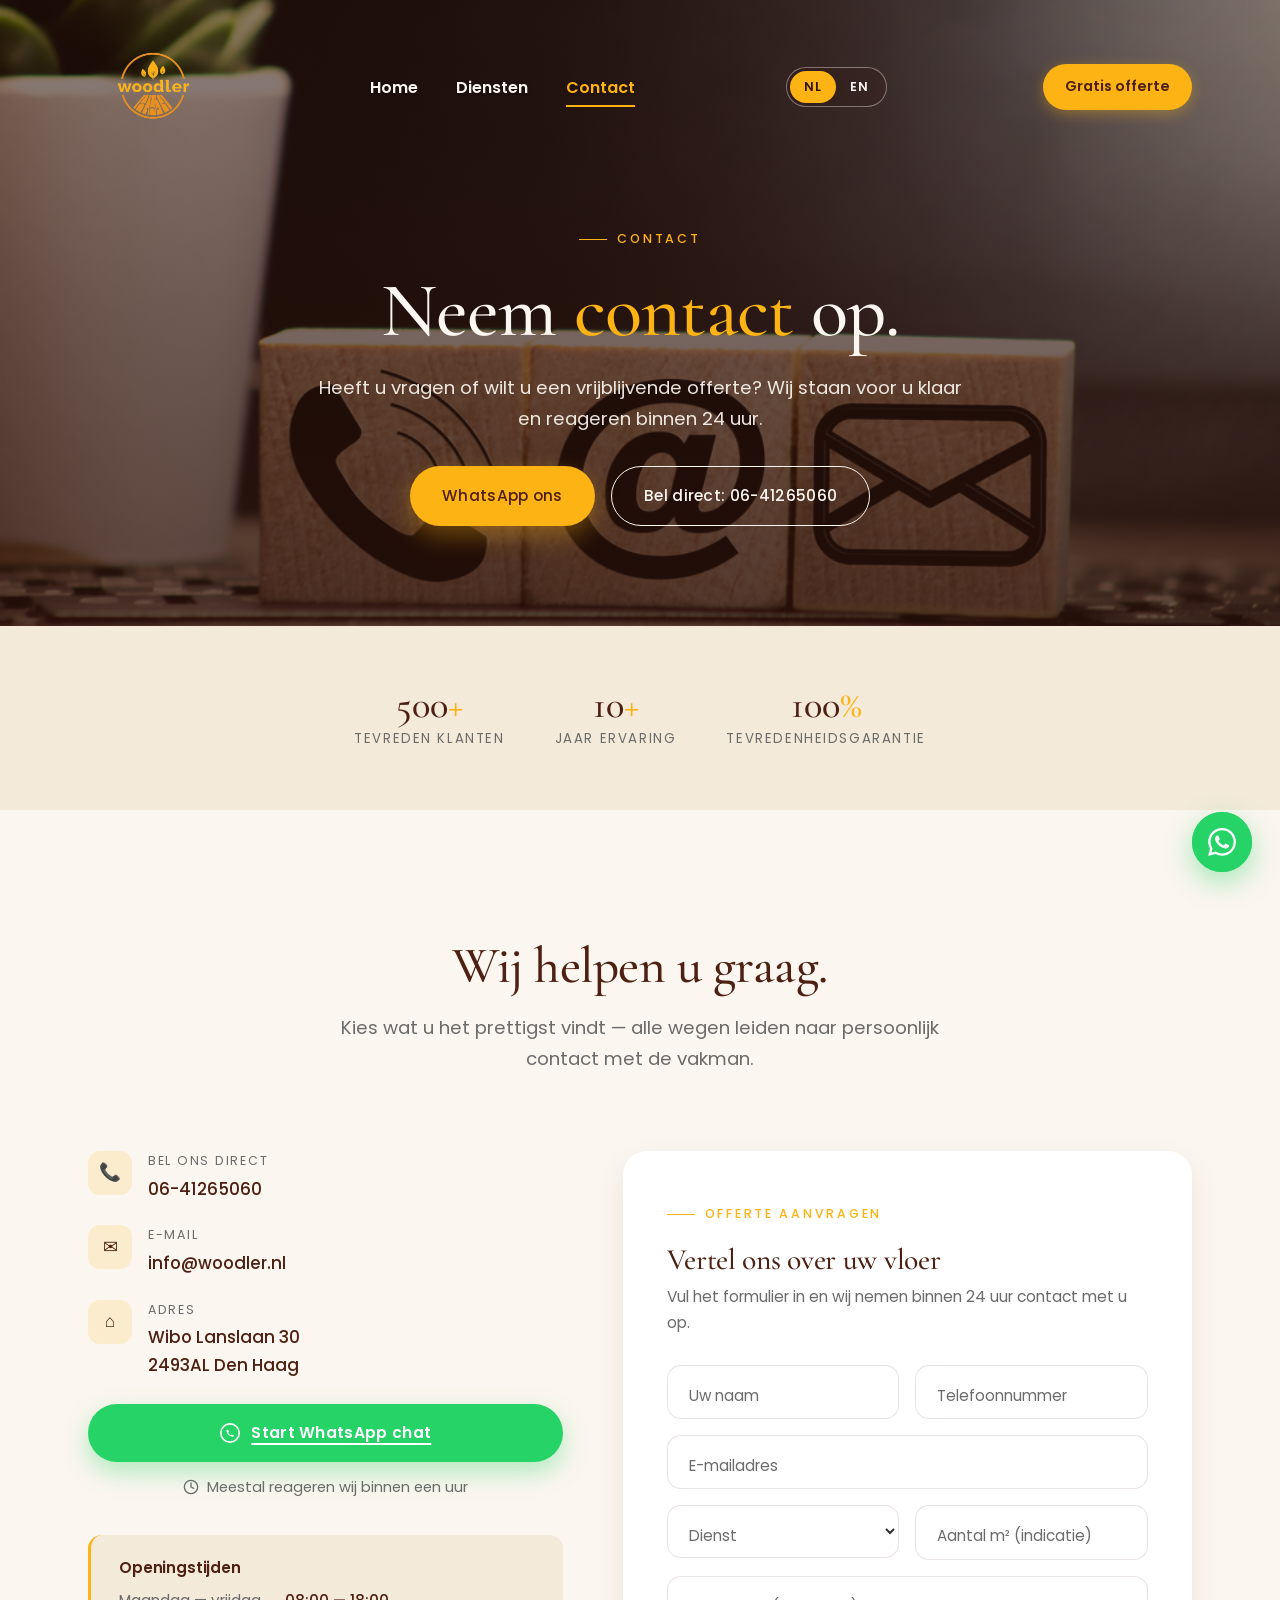
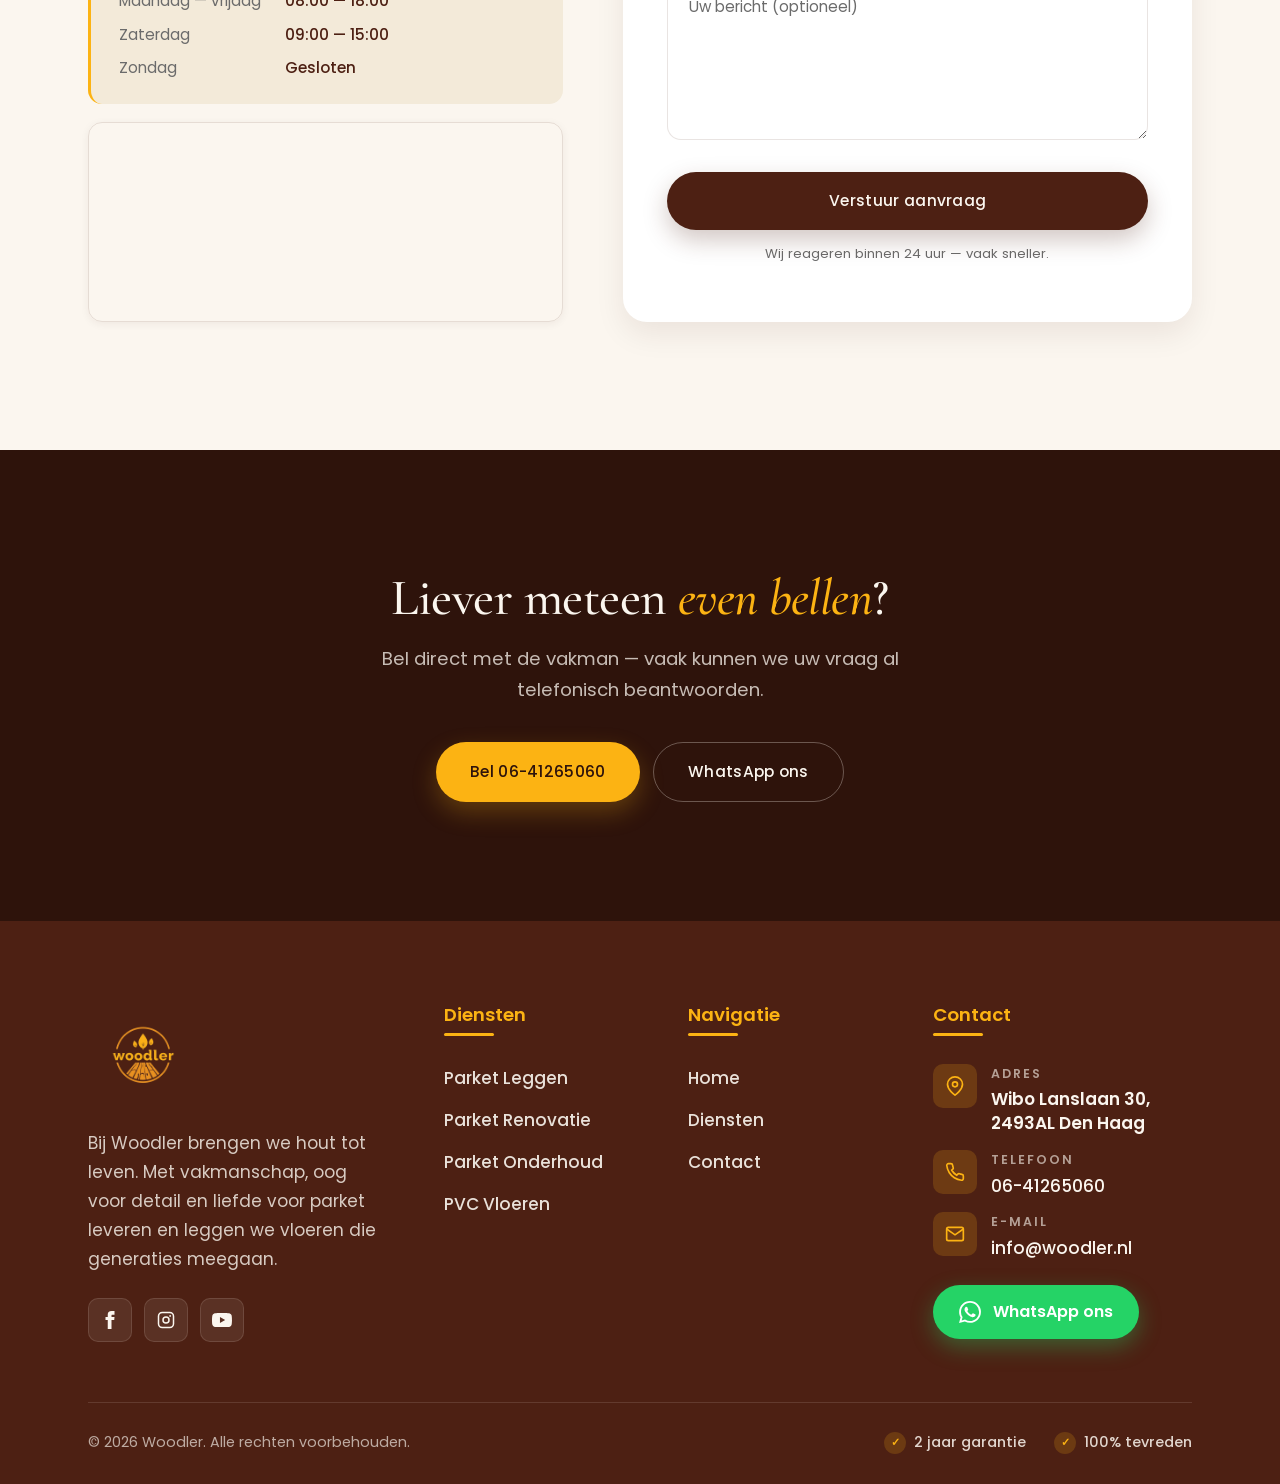
==== contact.html @ 4152b3ec "Initial commit: Woodler website with NL/EN toggle" ====
<!DOCTYPE html>
<html lang="nl">
<head>
    <meta charset="UTF-8">
    <meta name="viewport" content="width=device-width, initial-scale=1.0">
    <title data-nl="Contact — Woodler | Vloerleggers Den Haag" data-en="Contact — Woodler | Floor Specialists The Hague">Contact — Woodler | Vloerleggers Den Haag</title>
    <meta name="description" content="Neem contact op met Woodler. Bel, app of mail ons voor een gratis offerte. Reactie binnen 24 uur.">
    <link rel="icon" type="image/png" href="images/IMG_2047-removebg-preview.png">
    <link rel="preconnect" href="https://fonts.googleapis.com">
    <link rel="preconnect" href="https://fonts.gstatic.com" crossorigin>
    <link rel="stylesheet" href="https://fonts.googleapis.com/css2?family=Cormorant+Garamond:ital,wght@0,400;0,500;0,600;1,400;1,500&family=Poppins:wght@300;400;500;600;700;800&display=swap">
    <link rel="stylesheet" href="css/style.css">
</head>
<body>

<header class="site-header" id="siteHeader">
    <div class="container nav-wrap">
        <a href="index.html" class="logo">
            <img src="images/IMG_2047-removebg-preview.png" alt="Woodler" class="logo-img">
        </a>
        <nav>
            <ul class="nav-links">
                <li><a href="index.html" data-nl="Home" data-en="Home">Home</a></li>
                <li><a href="diensten.html" data-nl="Diensten" data-en="Services">Diensten</a></li>
                <li><a href="contact.html" class="active" data-nl="Contact" data-en="Contact">Contact</a></li>
            </ul>
        </nav>
        <div class="lang-toggle" id="langToggle" role="group" aria-label="Taal kiezen">
            <button type="button" class="lang-opt active" data-lang="nl">NL</button>
            <button type="button" class="lang-opt" data-lang="en">EN</button>
        </div>
        <a href="contact.html" class="nav-cta" data-nl="Gratis offerte" data-en="Free quote">Gratis offerte</a>
        <button class="nav-toggle" id="navToggle" aria-label="Menu openen">
            <svg viewBox="0 0 24 24" fill="none" stroke="currentColor" stroke-width="2">
                <line x1="3" y1="7" x2="21" y2="7"/>
                <line x1="3" y1="12" x2="21" y2="12"/>
                <line x1="3" y1="17" x2="21" y2="17"/>
            </svg>
        </button>
    </div>
</header>

<main>

<!-- ============ PAGE HERO ============ -->
<section class="page-hero">
    <img class="bg-img" src="images/shutterstock_1717931215-1.jpg" alt="">
    <div class="container reveal">
        <span class="eyebrow" data-nl="Contact" data-en="Contact">Contact</span>
        <h1 data-nl="Neem <em>contact</em> op." data-en="Get in <em>touch</em>.">Neem <em>contact</em> op.</h1>
        <p class="lead" data-nl="Heeft u vragen of wilt u een vrijblijvende offerte? Wij staan voor u klaar en reageren binnen 24 uur." data-en="Have a question or want a no-obligation quote? We're ready to help and respond within 24 hours.">Heeft u vragen of wilt u een vrijblijvende offerte? Wij staan voor u klaar en reageren binnen 24 uur.</p>
        <div class="page-hero-cta">
            <a href="https://wa.me/31641265060" class="btn btn-amber" data-nl="WhatsApp ons" data-en="Message us on WhatsApp">WhatsApp ons</a>
            <a href="tel:0641265060" class="btn btn-ghost" style="color: var(--c-cream); border-color: var(--c-cream);" data-nl="Bel direct: 06-41265060" data-en="Call now: 06-41265060">Bel direct: 06-41265060</a>
        </div>
    </div>
</section>

<!-- ============ STATS ============ -->
<section style="padding: 60px 0; background: var(--c-cream-warm);">
    <div class="container">
        <div class="hero-stats" style="justify-content: center; border: none; padding: 0;">
            <div class="reveal" style="text-align: center;">
                <div class="stat-num">500<span>+</span></div>
                <div class="stat-label" data-nl="Tevreden klanten" data-en="Satisfied customers">Tevreden klanten</div>
            </div>
            <div class="reveal reveal-delay-1" style="text-align: center;">
                <div class="stat-num">10<span>+</span></div>
                <div class="stat-label" data-nl="Jaar ervaring" data-en="Years of experience">Jaar ervaring</div>
            </div>
            <div class="reveal reveal-delay-2" style="text-align: center;">
                <div class="stat-num">100<span>%</span></div>
                <div class="stat-label" data-nl="Tevredenheidsgarantie" data-en="Satisfaction guarantee">Tevredenheidsgarantie</div>
            </div>
        </div>
    </div>
</section>

<!-- ============ CONTACT GRID ============ -->
<section>
    <div class="container">
        <div class="section-head reveal">
            <h2 data-nl="Wij helpen u graag." data-en="We're happy to help.">Wij helpen u graag.</h2>
            <p class="lead" data-nl="Kies wat u het prettigst vindt — alle wegen leiden naar persoonlijk contact met de vakman." data-en="Choose what works best for you — every route leads to direct contact with the craftsman.">Kies wat u het prettigst vindt — alle wegen leiden naar persoonlijk contact met de vakman.</p>
        </div>

        <div class="contact-grid">

            <div class="contact-info reveal">
                <ul>
                    <li>
                        <div class="ico">📞</div>
                        <div>
                            <div class="label" data-nl="Bel ons direct" data-en="Call us directly">Bel ons direct</div>
                            <div class="value"><a href="tel:0641265060">06-41265060</a></div>
                        </div>
                    </li>
                    <li>
                        <div class="ico">✉</div>
                        <div>
                            <div class="label" data-nl="E-mail" data-en="Email">E-mail</div>
                            <div class="value"><a href="mailto:info@woodler.nl">info@woodler.nl</a></div>
                        </div>
                    </li>
                    <li>
                        <div class="ico">⌂</div>
                        <div>
                            <div class="label" data-nl="Adres" data-en="Address">Adres</div>
                            <div class="value">Wibo Lanslaan 30<br>2493AL Den Haag</div>
                        </div>
                    </li>
                </ul>

                <a href="https://wa.me/31641265060" class="btn btn-whatsapp" style="width: 100%; margin-top: 24px;">
                    <svg viewBox="0 0 24 24" fill="none" stroke="currentColor" stroke-width="1.8" stroke-linecap="round" stroke-linejoin="round" aria-hidden="true">
                        <circle cx="12" cy="12" r="10" fill="none"/>
                        <path d="M8.5 9.5c0-.5.4-1 1-1h.5l1 2.5-1 1c.5 1 1.5 2 2.5 2.5l1-1 2.5 1v.5c0 .6-.5 1-1 1-3.5 0-7-3.5-7-7z" fill="currentColor" stroke="none"/>
                    </svg>
                    <span data-nl="Start WhatsApp chat" data-en="Start WhatsApp chat">Start WhatsApp chat</span>
                </a>
                <p style="display: flex; align-items: center; gap: 8px; justify-content: center; margin-top: 14px; color: var(--c-muted); font-size: 0.92rem;">
                    <svg width="16" height="16" viewBox="0 0 24 24" fill="none" stroke="currentColor" stroke-width="2" stroke-linecap="round" stroke-linejoin="round" aria-hidden="true">
                        <circle cx="12" cy="12" r="10"/>
                        <polyline points="12 6 12 12 16 14"/>
                    </svg>
                    <span data-nl="Meestal reageren wij binnen een uur" data-en="We usually respond within an hour">Meestal reageren wij binnen een uur</span>
                </p>

                <div class="contact-hours">
                    <h4 data-nl="Openingstijden" data-en="Opening hours">Openingstijden</h4>
                    <dl>
                        <dt data-nl="Maandag — vrijdag" data-en="Monday — Friday">Maandag — vrijdag</dt>
                        <dd>08:00 — 18:00</dd>
                        <dt data-nl="Zaterdag" data-en="Saturday">Zaterdag</dt>
                        <dd>09:00 — 15:00</dd>
                        <dt data-nl="Zondag" data-en="Sunday">Zondag</dt>
                        <dd data-nl="Gesloten" data-en="Closed">Gesloten</dd>
                    </dl>
                </div>

                <div class="map-wrap-small">
                    <iframe
                        src="https://www.google.com/maps?q=Wibo+Lanslaan+30,+2493AL+Den+Haag&output=embed"
                        loading="lazy"
                        referrerpolicy="no-referrer-when-downgrade"
                        title="Locatie Woodler"></iframe>
                </div>
            </div>

            <form class="form-card reveal reveal-delay-1" id="contactForm" onsubmit="return false;">
                <span class="eyebrow" data-nl="Offerte aanvragen" data-en="Request a quote">Offerte aanvragen</span>
                <h3 data-nl="Vertel ons over uw vloer" data-en="Tell us about your floor">Vertel ons over uw vloer</h3>
                <p class="lead" data-nl="Vul het formulier in en wij nemen binnen 24 uur contact met u op." data-en="Fill in the form and we'll get back to you within 24 hours.">Vul het formulier in en wij nemen binnen 24 uur contact met u op.</p>

                <div class="form-row">
                    <div class="field">
                        <input type="text" id="f-name" placeholder=" " required>
                        <label for="f-name" data-nl="Uw naam" data-en="Your name">Uw naam</label>
                    </div>
                    <div class="field">
                        <input type="tel" id="f-phone" placeholder=" " required>
                        <label for="f-phone" data-nl="Telefoonnummer" data-en="Phone number">Telefoonnummer</label>
                    </div>
                </div>

                <div class="field">
                    <input type="email" id="f-email" placeholder=" " required>
                    <label for="f-email" data-nl="E-mailadres" data-en="Email address">E-mailadres</label>
                </div>

                <div class="form-row">
                    <div class="field">
                        <select id="f-service" required>
                            <option value="" disabled selected hidden></option>
                            <option data-nl="Parket leggen" data-en="Parquet installation">Parket leggen</option>
                            <option data-nl="Parket renoveren" data-en="Parquet renovation">Parket renoveren</option>
                            <option data-nl="Parket onderhoud" data-en="Parquet maintenance">Parket onderhoud</option>
                            <option data-nl="PVC leggen" data-en="PVC installation">PVC leggen</option>
                            <option data-nl="Anders" data-en="Other">Anders</option>
                        </select>
                        <label for="f-service" data-nl="Dienst" data-en="Service">Dienst</label>
                    </div>
                    <div class="field">
                        <input type="number" id="f-m2" placeholder=" " min="1">
                        <label for="f-m2" data-nl="Aantal m² (indicatie)" data-en="Square meters (estimate)">Aantal m² (indicatie)</label>
                    </div>
                </div>

                <div class="field">
                    <textarea id="f-message" placeholder=" " rows="5"></textarea>
                    <label for="f-message" data-nl="Uw bericht (optioneel)" data-en="Your message (optional)">Uw bericht (optioneel)</label>
                </div>

                <button type="submit" class="btn btn-primary" data-nl="Verstuur aanvraag" data-en="Send request">Verstuur aanvraag</button>
                <p style="font-size: 0.82rem; color: var(--c-muted); text-align: center; margin-top: 14px;" data-nl="Wij reageren binnen 24 uur — vaak sneller." data-en="We respond within 24 hours — often sooner.">Wij reageren binnen 24 uur — vaak sneller.</p>
            </form>

        </div>

    </div>
</section>

<!-- ============ CTA ============ -->
<section class="cta-banner">
    <div class="container reveal">
        <h2 data-nl="Liever meteen <em>even bellen</em>?" data-en="Prefer to <em>call us right away</em>?">Liever meteen <em>even bellen</em>?</h2>
        <p class="lead" data-nl="Bel direct met de vakman — vaak kunnen we uw vraag al telefonisch beantwoorden." data-en="Speak directly with the craftsman — we can often answer your question over the phone.">Bel direct met de vakman — vaak kunnen we uw vraag al telefonisch beantwoorden.</p>
        <div class="cta-actions">
            <a href="tel:0641265060" class="btn" data-nl="Bel 06-41265060" data-en="Call 06-41265060">Bel 06-41265060</a>
            <a href="https://wa.me/31641265060" class="btn btn-secondary" data-nl="WhatsApp ons" data-en="Message us on WhatsApp">WhatsApp ons</a>
        </div>
    </div>
</section>

</main>

<!-- ============ FOOTER ============ -->
<footer class="site-footer">
    <div class="container">
        <div class="footer-grid">
            <div>
                <img src="images/IMG_2047-removebg-preview.png" alt="Woodler" style="height: 110px; width: auto; display: block;">
                <p class="footer-brand-text" data-nl="Bij Woodler brengen we hout tot leven. Met vakmanschap, oog voor detail en liefde voor parket leveren en leggen we vloeren die generaties meegaan." data-en="At Woodler we bring wood to life. With craftsmanship, an eye for detail and a love for parquet, we supply and install floors that last generations.">Bij Woodler brengen we hout tot leven. Met vakmanschap, oog voor detail en liefde voor parket leveren en leggen we vloeren die generaties meegaan.</p>
                <div class="socials">
                    <a href="#" aria-label="Facebook">
                        <svg width="18" height="18" viewBox="0 0 24 24" fill="currentColor"><path d="M9 8h-3v4h3v12h5v-12h3.642l.358-4h-4v-1.667c0-.955.192-1.333 1.115-1.333h2.885v-5h-3.808c-3.596 0-5.192 1.583-5.192 4.615v3.385z"/></svg>
                    </a>
                    <a href="#" aria-label="Instagram">
                        <svg width="18" height="18" viewBox="0 0 24 24" fill="none" stroke="currentColor" stroke-width="2"><rect x="2" y="2" width="20" height="20" rx="5"/><circle cx="12" cy="12" r="4"/><circle cx="17.5" cy="6.5" r="1.2" fill="currentColor" stroke="none"/></svg>
                    </a>
                    <a href="#" aria-label="YouTube">
                        <svg width="20" height="20" viewBox="0 0 24 24" fill="currentColor"><path d="M23.498 6.186a3.016 3.016 0 0 0-2.122-2.136C19.505 3.545 12 3.545 12 3.545s-7.505 0-9.377.505A3.017 3.017 0 0 0 .502 6.186C0 8.07 0 12 0 12s0 3.93.502 5.814a3.016 3.016 0 0 0 2.122 2.136c1.871.505 9.376.505 9.376.505s7.505 0 9.377-.505a3.015 3.015 0 0 0 2.122-2.136C24 15.93 24 12 24 12s0-3.93-.502-5.814zM9.545 15.568V8.432L15.818 12l-6.273 3.568z"/></svg>
                    </a>
                </div>
            </div>
            <div>
                <h4 data-nl="Diensten" data-en="Services">Diensten</h4>
                <ul>
                    <li><a href="diensten.html" data-nl="Parket Leggen" data-en="Parquet Installation">Parket Leggen</a></li>
                    <li><a href="diensten.html" data-nl="Parket Renovatie" data-en="Parquet Renovation">Parket Renovatie</a></li>
                    <li><a href="diensten.html" data-nl="Parket Onderhoud" data-en="Parquet Maintenance">Parket Onderhoud</a></li>
                    <li><a href="diensten.html" data-nl="PVC Vloeren" data-en="PVC Flooring">PVC Vloeren</a></li>
                </ul>
            </div>
            <div>
                <h4 data-nl="Navigatie" data-en="Navigation">Navigatie</h4>
                <ul>
                    <li><a href="index.html" data-nl="Home" data-en="Home">Home</a></li>
                    <li><a href="diensten.html" data-nl="Diensten" data-en="Services">Diensten</a></li>
                    <li><a href="contact.html" data-nl="Contact" data-en="Contact">Contact</a></li>
                </ul>
            </div>
            <div>
                <h4 data-nl="Contact" data-en="Contact">Contact</h4>
                <ul class="footer-contact-list">
                    <li>
                        <div class="ico"><svg viewBox="0 0 24 24" fill="none" stroke="currentColor" stroke-width="2"><path d="M21 10c0 7-9 13-9 13s-9-6-9-13a9 9 0 0 1 18 0z"/><circle cx="12" cy="10" r="3"/></svg></div>
                        <div>
                            <div class="label" data-nl="Adres" data-en="Address">Adres</div>
                            <div class="value">Wibo Lanslaan 30, 2493AL Den Haag</div>
                        </div>
                    </li>
                    <li>
                        <div class="ico"><svg viewBox="0 0 24 24" fill="none" stroke="currentColor" stroke-width="2"><path d="M22 16.92v3a2 2 0 0 1-2.18 2 19.79 19.79 0 0 1-8.63-3.07 19.5 19.5 0 0 1-6-6 19.79 19.79 0 0 1-3.07-8.67A2 2 0 0 1 4.11 2h3a2 2 0 0 1 2 1.72 12.84 12.84 0 0 0 .7 2.81 2 2 0 0 1-.45 2.11L8.09 9.91a16 16 0 0 0 6 6l1.27-1.27a2 2 0 0 1 2.11-.45 12.84 12.84 0 0 0 2.81.7A2 2 0 0 1 22 16.92z"/></svg></div>
                        <div>
                            <div class="label" data-nl="Telefoon" data-en="Phone">Telefoon</div>
                            <div class="value"><a href="tel:0641265060">06-41265060</a></div>
                        </div>
                    </li>
                    <li>
                        <div class="ico"><svg viewBox="0 0 24 24" fill="none" stroke="currentColor" stroke-width="2"><path d="M4 4h16c1.1 0 2 .9 2 2v12c0 1.1-.9 2-2 2H4c-1.1 0-2-.9-2-2V6c0-1.1.9-2 2-2z"/><polyline points="22,6 12,13 2,6"/></svg></div>
                        <div>
                            <div class="label" data-nl="E-mail" data-en="Email">E-mail</div>
                            <div class="value"><a href="mailto:info@woodler.nl">info@woodler.nl</a></div>
                        </div>
                    </li>
                </ul>
                <a href="https://wa.me/31641265060" class="footer-whatsapp">
                    <svg viewBox="0 0 24 24"><path d="M17.472 14.382c-.297-.149-1.758-.867-2.03-.967-.273-.099-.471-.148-.67.15-.197.297-.767.966-.94 1.164-.173.199-.347.223-.644.075-.297-.15-1.255-.463-2.39-1.475-.883-.788-1.48-1.761-1.653-2.059-.173-.297-.018-.458.13-.606.134-.133.298-.347.446-.52.149-.174.198-.298.298-.497.099-.198.05-.371-.025-.52-.075-.149-.669-1.612-.916-2.207-.242-.579-.487-.5-.669-.51-.173-.008-.371-.01-.57-.01-.198 0-.52.074-.792.372-.272.297-1.04 1.016-1.04 2.479 0 1.462 1.065 2.875 1.213 3.074.149.198 2.096 3.2 5.077 4.487.709.306 1.262.489 1.694.625.712.227 1.36.195 1.871.118.571-.085 1.758-.719 2.006-1.413.248-.694.248-1.289.173-1.413-.074-.124-.272-.198-.57-.347m-5.421 7.403h-.004a9.87 9.87 0 01-5.031-1.378l-.361-.214-3.741.982.998-3.648-.235-.374a9.86 9.86 0 01-1.51-5.26c.001-5.45 4.436-9.884 9.888-9.884 2.64 0 5.122 1.03 6.988 2.898a9.825 9.825 0 012.893 6.994c-.003 5.45-4.437 9.884-9.885 9.884m8.413-18.297A11.815 11.815 0 0012.05 0C5.495 0 .16 5.335.157 11.892c0 2.096.547 4.142 1.588 5.945L.057 24l6.305-1.654a11.882 11.882 0 005.683 1.448h.005c6.554 0 11.89-5.335 11.893-11.893a11.821 11.821 0 00-3.48-8.413z"/></svg>
                    <span data-nl="WhatsApp ons" data-en="Message us on WhatsApp">WhatsApp ons</span>
                </a>
            </div>
        </div>
        <div class="footer-bottom">
            <div data-nl="© 2026 Woodler. Alle rechten voorbehouden." data-en="© 2026 Woodler. All rights reserved.">© 2026 Woodler. Alle rechten voorbehouden.</div>
            <div class="footer-trust">
                <span><span class="check">✓</span> <span data-nl="2 jaar garantie" data-en="2-year warranty">2 jaar garantie</span></span>
                <span><span class="check">✓</span> <span data-nl="100% tevreden" data-en="100% satisfied">100% tevreden</span></span>
            </div>
        </div>
    </div>
</footer>

<a href="https://wa.me/31641265060" class="whatsapp-float" aria-label="WhatsApp">
    <svg width="28" height="28" viewBox="0 0 24 24" fill="currentColor">
        <path d="M17.472 14.382c-.297-.149-1.758-.867-2.03-.967-.273-.099-.471-.148-.67.15-.197.297-.767.966-.94 1.164-.173.199-.347.223-.644.075-.297-.15-1.255-.463-2.39-1.475-.883-.788-1.48-1.761-1.653-2.059-.173-.297-.018-.458.13-.606.134-.133.298-.347.446-.52.149-.174.198-.298.298-.497.099-.198.05-.371-.025-.52-.075-.149-.669-1.612-.916-2.207-.242-.579-.487-.5-.669-.51-.173-.008-.371-.01-.57-.01-.198 0-.52.074-.792.372-.272.297-1.04 1.016-1.04 2.479 0 1.462 1.065 2.875 1.213 3.074.149.198 2.096 3.2 5.077 4.487.709.306 1.262.489 1.694.625.712.227 1.36.195 1.871.118.571-.085 1.758-.719 2.006-1.413.248-.694.248-1.289.173-1.413-.074-.124-.272-.198-.57-.347m-5.421 7.403h-.004a9.87 9.87 0 01-5.031-1.378l-.361-.214-3.741.982.998-3.648-.235-.374a9.86 9.86 0 01-1.51-5.26c.001-5.45 4.436-9.884 9.888-9.884 2.64 0 5.122 1.03 6.988 2.898a9.825 9.825 0 012.893 6.994c-.003 5.45-4.437 9.884-9.885 9.884m8.413-18.297A11.815 11.815 0 0012.05 0C5.495 0 .16 5.335.157 11.892c0 2.096.547 4.142 1.588 5.945L.057 24l6.305-1.654a11.882 11.882 0 005.683 1.448h.005c6.554 0 11.89-5.335 11.893-11.893a11.821 11.821 0 00-3.48-8.413z"/>
    </svg>
</a>

<script src="js/main.js"></script>
</body>
</html>
---- css/style.css ----
/* ============================================================
   Woodler — Design System
   Colors preserved from existing brand: #4d2013 (wood brown),
   #fcb313 (amber gold), #ffffff (white), #303030 (charcoal).
   ============================================================ */

:root {
    --c-wood: #4d2013;
    --c-wood-deep: #2e130b;
    --c-wood-soft: #6b3422;
    --c-amber: #fcb313;
    --c-amber-soft: #fde0a3;
    --c-amber-glow: rgba(252, 179, 19, 0.15);
    --c-cream: #fbf6ef;
    --c-cream-warm: #f3ead9;
    --c-charcoal: #303030;
    --c-muted: #6b6b6b;
    --c-line: rgba(77, 32, 19, 0.12);
    --c-white: #ffffff;
    --c-whatsapp: #25D366;

    --font-display: 'Cormorant Garamond', Georgia, serif;
    --font-body: 'Poppins', -apple-system, BlinkMacSystemFont, 'Segoe UI', sans-serif;

    --radius-sm: 6px;
    --radius: 14px;
    --radius-lg: 24px;

    --shadow-sm: 0 2px 8px rgba(46, 19, 11, 0.06);
    --shadow: 0 12px 30px rgba(46, 19, 11, 0.08);
    --shadow-lg: 0 30px 60px rgba(46, 19, 11, 0.14);

    --ease: cubic-bezier(0.22, 1, 0.36, 1);

    --container: 1200px;
    --container-narrow: 880px;
}

/* ---------- Reset ---------- */
*, *::before, *::after { box-sizing: border-box; }
* { margin: 0; padding: 0; }

html {
    scroll-behavior: smooth;
    -webkit-text-size-adjust: 100%;
}

body {
    font-family: var(--font-body);
    font-weight: 400;
    font-size: 17px;
    line-height: 1.65;
    color: var(--c-charcoal);
    background: var(--c-cream);
    overflow-x: hidden;
    -webkit-font-smoothing: antialiased;
    -moz-osx-font-smoothing: grayscale;
}

img, svg, video { max-width: 100%; height: auto; display: block; }

a { color: inherit; text-decoration: none; }

button {
    font: inherit;
    background: none;
    border: 0;
    cursor: pointer;
    color: inherit;
}

input, textarea, select {
    font: inherit;
    color: inherit;
}

::selection {
    background: var(--c-amber);
    color: var(--c-wood);
}

/* ---------- Typography ---------- */
h1, h2, h3, h4 {
    font-family: var(--font-display);
    font-weight: 500;
    line-height: 1.12;
    color: var(--c-wood);
    letter-spacing: -0.01em;
}

h1 { font-size: clamp(2.6rem, 6vw, 4.8rem); font-weight: 500; }
h2 { font-size: clamp(2rem, 4vw, 3.2rem); }
h3 { font-size: clamp(1.4rem, 2.4vw, 1.85rem); }
h4 { font-size: 1.25rem; font-weight: 600; }

.eyebrow {
    display: inline-flex;
    align-items: center;
    gap: 10px;
    font-family: var(--font-body);
    font-size: 0.78rem;
    font-weight: 500;
    text-transform: uppercase;
    letter-spacing: 0.22em;
    color: var(--c-amber);
    margin-bottom: 18px;
}

.eyebrow::before {
    content: "";
    width: 28px;
    height: 1px;
    background: currentColor;
}

.lead {
    font-size: 1.15rem;
    color: var(--c-muted);
    max-width: 60ch;
    line-height: 1.7;
}

/* ---------- Layout ---------- */
.container {
    max-width: var(--container);
    margin: 0 auto;
    padding: 0 clamp(20px, 4vw, 48px);
}

.container-narrow {
    max-width: var(--container-narrow);
    margin: 0 auto;
    padding: 0 clamp(20px, 4vw, 48px);
}

section {
    padding: clamp(70px, 10vw, 130px) 0;
    position: relative;
}

.section-head {
    text-align: center;
    max-width: 720px;
    margin: 0 auto clamp(50px, 6vw, 80px);
}

.section-head .lead { margin: 16px auto 0; }

/* ---------- Buttons ---------- */
.btn {
    display: inline-flex;
    align-items: center;
    justify-content: center;
    gap: 10px;
    padding: 16px 32px;
    border-radius: 999px;
    font-weight: 500;
    font-size: 0.97rem;
    letter-spacing: 0.02em;
    transition: transform 0.4s var(--ease), box-shadow 0.4s var(--ease), background 0.3s, color 0.3s;
    will-change: transform;
    cursor: pointer;
    white-space: nowrap;
}

.btn-primary {
    background: var(--c-wood);
    color: var(--c-cream);
    box-shadow: 0 10px 25px rgba(77, 32, 19, 0.25);
}
.btn-primary:hover {
    background: var(--c-wood-deep);
    transform: translateY(-2px);
    box-shadow: 0 18px 35px rgba(77, 32, 19, 0.32);
}

.btn-amber {
    background: var(--c-amber);
    color: var(--c-wood);
    box-shadow: 0 10px 25px rgba(252, 179, 19, 0.35);
}
.btn-amber:hover {
    transform: translateY(-2px);
    box-shadow: 0 18px 35px rgba(252, 179, 19, 0.45);
    filter: brightness(1.05);
}

.btn-ghost {
    background: transparent;
    color: var(--c-wood);
    border: 1.5px solid var(--c-wood);
}
.btn-ghost:hover {
    background: var(--c-wood);
    color: var(--c-cream);
    transform: translateY(-2px);
}

.btn-whatsapp {
    background: var(--c-whatsapp);
    color: #ffffff;
    text-decoration: underline;
    text-underline-offset: 5px;
    text-decoration-thickness: 2px;
    box-shadow: 0 10px 25px rgba(37, 211, 102, 0.35);
    font-weight: 600;
}
.btn-whatsapp:hover {
    background: #1ebe5c;
    color: #ffffff;
    transform: translateY(-2px);
    box-shadow: 0 18px 35px rgba(37, 211, 102, 0.45);
}
.btn-whatsapp svg {
    width: 22px;
    height: 22px;
    fill: currentColor;
    flex-shrink: 0;
}

.btn-arrow {
    display: inline-flex;
    align-items: center;
    gap: 8px;
    color: var(--c-wood);
    font-weight: 500;
    transition: gap 0.3s var(--ease);
}
.btn-arrow:hover { gap: 14px; }
.btn-arrow::after {
    content: "→";
    color: var(--c-amber);
    font-size: 1.2em;
    transition: transform 0.3s var(--ease);
}

/* ---------- Header ---------- */
.site-header {
    position: fixed;
    top: 0; left: 0; right: 0;
    z-index: 100;
    padding: 22px 0;
    transition: background 0.4s var(--ease), padding 0.4s var(--ease), box-shadow 0.4s var(--ease);
}

.site-header.scrolled {
    background: rgba(77, 32, 19, 0.95);
    backdrop-filter: saturate(180%) blur(14px);
    -webkit-backdrop-filter: saturate(180%) blur(14px);
    padding: 14px 0;
    box-shadow: 0 4px 20px rgba(0, 0, 0, 0.2);
}

.nav-wrap {
    display: flex;
    align-items: center;
    justify-content: space-between;
    gap: 30px;
}

.logo {
    font-family: var(--font-display);
    font-size: 1.8rem;
    font-weight: 500;
    color: var(--c-wood);
    letter-spacing: 0.02em;
    display: inline-flex;
    align-items: baseline;
    gap: 4px;
}

.logo .dot { color: var(--c-amber); }

.nav-links {
    display: flex;
    gap: 38px;
    list-style: none;
}

.nav-links a {
    position: relative;
    font-weight: 600;
    font-size: 1rem;
    color: var(--c-cream);
    padding: 6px 0;
    transition: color 0.3s;
    text-shadow: 0 1px 3px rgba(0, 0, 0, 0.35);
}

.nav-links a::after {
    content: "";
    position: absolute;
    left: 0; bottom: -2px;
    width: 0; height: 2px;
    background: var(--c-amber);
    transition: width 0.4s var(--ease);
}

.nav-links a:hover, .nav-links a.active { color: var(--c-amber); }
.nav-links a:hover::after, .nav-links a.active::after { width: 100%; }

/* When header has scrolled (wood-brown background), keep nav cream */
.site-header.scrolled .nav-links a {
    color: var(--c-cream);
    text-shadow: none;
}
.site-header.scrolled .nav-links a:hover,
.site-header.scrolled .nav-links a.active { color: var(--c-amber); }

.nav-cta {
    display: inline-flex;
    align-items: center;
    gap: 8px;
    padding: 11px 22px;
    background: var(--c-amber);
    color: var(--c-wood);
    border-radius: 999px;
    font-weight: 600;
    font-size: 0.9rem;
    transition: transform 0.3s var(--ease), background 0.3s, color 0.3s;
    box-shadow: 0 4px 14px rgba(252, 179, 19, 0.35);
}
.nav-cta:hover {
    background: var(--c-wood);
    color: var(--c-cream);
    transform: translateY(-1px);
}

/* Language toggle */
.lang-toggle {
    display: inline-flex;
    align-items: center;
    border: 1.5px solid rgba(251, 246, 239, 0.4);
    border-radius: 999px;
    padding: 3px;
    background: rgba(46, 19, 11, 0.15);
    backdrop-filter: blur(6px);
    -webkit-backdrop-filter: blur(6px);
    transition: border-color 0.3s, background 0.3s;
    margin-right: 4px;
}
.site-header.scrolled .lang-toggle {
    border-color: rgba(251, 246, 239, 0.3);
    background: rgba(251, 246, 239, 0.05);
}
.lang-opt {
    padding: 6px 14px;
    font-size: 0.78rem;
    font-weight: 600;
    letter-spacing: 0.08em;
    color: var(--c-cream);
    border-radius: 999px;
    transition: background 0.3s var(--ease), color 0.3s;
    cursor: pointer;
}
.lang-opt:hover { color: var(--c-amber); }
.lang-opt.active {
    background: var(--c-amber);
    color: var(--c-wood-deep);
}
.lang-opt.active:hover { color: var(--c-wood-deep); }

@media (max-width: 860px) {
    .lang-toggle { margin-left: auto; margin-right: 8px; }
}

.site-header.scrolled .nav-cta {
    background: var(--c-amber);
    color: var(--c-wood);
    box-shadow: 0 4px 14px rgba(252, 179, 19, 0.4);
}
.site-header.scrolled .nav-cta:hover {
    background: var(--c-cream);
    color: var(--c-wood);
}

/* Mobile nav */
.nav-toggle {
    display: none;
    width: 42px;
    height: 42px;
    align-items: center;
    justify-content: center;
    color: var(--c-cream);
    transition: color 0.3s;
}
.site-header.scrolled .nav-toggle { color: var(--c-cream); }

.nav-toggle svg { width: 26px; height: 26px; }

@media (max-width: 860px) {
    .nav-toggle { display: inline-flex; }
    .nav-links, .nav-cta { display: none; }

    .site-header.menu-open .nav-links {
        display: flex;
        position: absolute;
        top: 100%; left: 0; right: 0;
        flex-direction: column;
        gap: 0;
        background: var(--c-cream);
        padding: 20px 0;
        box-shadow: var(--shadow);
        border-top: 1px solid var(--c-line);
    }
    .site-header.menu-open .nav-links a {
        padding: 14px 32px;
        border-bottom: 1px solid var(--c-line);
    }
    .site-header.menu-open .nav-links li:last-child a { border-bottom: 0; }
    .site-header.menu-open .nav-cta {
        display: inline-flex;
        margin: 14px 32px 0;
        align-self: flex-start;
    }
}

/* ---------- Hero ---------- */
.hero {
    min-height: 100vh;
    padding: 160px 0 100px;
    background: linear-gradient(135deg, var(--c-cream) 0%, var(--c-cream-warm) 100%);
    position: relative;
    overflow: hidden;
    display: flex;
    align-items: center;
}

.hero::before {
    content: "";
    position: absolute;
    inset: 0;
    background-image:
        radial-gradient(circle at 20% 30%, rgba(252, 179, 19, 0.08), transparent 40%),
        radial-gradient(circle at 80% 70%, rgba(77, 32, 19, 0.06), transparent 40%);
    pointer-events: none;
}

.hero-grid {
    display: grid;
    grid-template-columns: 1.1fr 1fr;
    gap: 70px;
    align-items: center;
    position: relative;
    z-index: 1;
}

@media (max-width: 980px) {
    .hero-grid { grid-template-columns: 1fr; gap: 50px; }
    .hero { padding: 130px 0 70px; min-height: auto; }
}

.hero-content h1 {
    margin-bottom: 24px;
}
.hero-content h1 em {
    font-style: italic;
    color: var(--c-amber);
    font-weight: 500;
}

.hero-content .lead { margin-bottom: 36px; max-width: 52ch; }

.hero-cta {
    display: flex;
    gap: 16px;
    flex-wrap: wrap;
    margin-bottom: 50px;
}

.hero-stats {
    display: flex;
    gap: clamp(20px, 4vw, 50px);
    padding-top: 30px;
    border-top: 1px solid var(--c-line);
}

.stat-num {
    font-family: var(--font-display);
    font-size: clamp(1.8rem, 3vw, 2.4rem);
    font-weight: 500;
    color: var(--c-wood);
    line-height: 1;
    margin-bottom: 4px;
}
.stat-num span { color: var(--c-amber); }
.stat-label {
    font-size: 0.83rem;
    text-transform: uppercase;
    letter-spacing: 0.12em;
    color: var(--c-muted);
}

/* Hero visual */
.hero-visual {
    position: relative;
    aspect-ratio: 4/5;
    border-radius: var(--radius-lg);
    overflow: hidden;
    box-shadow: var(--shadow-lg);
}
.hero-visual img {
    width: 100%;
    height: 100%;
    object-fit: cover;
    transform: scale(1.02);
    transition: transform 8s var(--ease);
}
.hero-visual:hover img { transform: scale(1.08); }

.hero-badge {
    position: absolute;
    bottom: 24px; left: 24px;
    background: rgba(251, 246, 239, 0.95);
    backdrop-filter: blur(10px);
    padding: 18px 24px;
    border-radius: var(--radius);
    box-shadow: var(--shadow);
    display: flex;
    align-items: center;
    gap: 14px;
}
.hero-badge .stars { color: var(--c-amber); font-size: 1.1rem; letter-spacing: 2px; }
.hero-badge .badge-text { font-size: 0.88rem; color: var(--c-charcoal); }
.hero-badge .badge-text strong { color: var(--c-wood); }

/* Wood-grain divider */
.wood-divider {
    height: 4px;
    background: linear-gradient(90deg,
        transparent,
        var(--c-amber) 30%,
        var(--c-wood) 50%,
        var(--c-amber) 70%,
        transparent);
    margin: 0;
    opacity: 0.5;
}

/* ---------- Calculator (hero) ---------- */
.calculator {
    color: var(--c-cream);
    position: relative;
    overflow: hidden;
    background: var(--c-wood-deep);
}
.calculator .hero-bg {
    position: absolute;
    inset: 0;
    width: 100%; height: 100%;
    object-fit: cover;
    z-index: 0;
}
.calculator::before {
    content: "";
    position: absolute;
    inset: 0;
    background: linear-gradient(180deg, rgba(46, 19, 11, 0.55) 0%, rgba(46, 19, 11, 0.75) 100%);
    pointer-events: none;
    z-index: 1;
}
.calculator .calc-grid { position: relative; z-index: 2; }
.calculator h2, .calculator .eyebrow { color: var(--c-amber); }
.calculator h2 em { color: var(--c-amber); font-style: normal; }
.calculator .lead { color: rgba(251, 246, 239, 0.92); }

.calc-grid {
    display: grid;
    grid-template-columns: 1fr 1.1fr;
    gap: 60px;
    align-items: start;
    position: relative;
    z-index: 1;
}

@media (max-width: 880px) {
    .calc-grid { grid-template-columns: 1fr; gap: 40px; }
}

.calc-info h2 { color: var(--c-cream); }
.calc-info .price-tag {
    display: inline-flex;
    align-items: baseline;
    gap: 8px;
    background: rgba(252, 179, 19, 0.15);
    border: 1px solid rgba(252, 179, 19, 0.4);
    padding: 12px 20px;
    border-radius: 999px;
    margin-top: 24px;
    font-size: 0.95rem;
}
.calc-info .price-tag strong {
    font-family: var(--font-display);
    font-size: 1.3rem;
    color: var(--c-amber);
}

.calc-card {
    background: transparent;
    backdrop-filter: none;
    -webkit-backdrop-filter: none;
    color: var(--c-cream);
    padding: clamp(28px, 4vw, 44px) 0;
    border-radius: 0;
    box-shadow: none;
    border: 0;
}
.calc-header {
    margin-bottom: 28px;
    padding-bottom: 22px;
    border-bottom: 1px solid rgba(252, 179, 19, 0.4);
}
.calc-title {
    display: flex;
    align-items: center;
    gap: 12px;
    font-family: var(--font-body);
    font-size: 1.4rem;
    font-weight: 700;
    color: var(--c-cream);
    letter-spacing: -0.01em;
    margin-bottom: 8px;
    text-shadow: 0 2px 6px rgba(0, 0, 0, 0.55);
}
.calc-title em {
    color: var(--c-amber);
    font-style: normal;
}
.calc-icon {
    width: 32px;
    height: 32px;
    color: var(--c-amber);
    flex-shrink: 0;
    filter: drop-shadow(0 2px 4px rgba(0, 0, 0, 0.5));
}
.calc-sub {
    font-size: 0.92rem;
    font-weight: 500;
    color: rgba(251, 246, 239, 0.85);
    line-height: 1.5;
    text-shadow: 0 2px 6px rgba(0, 0, 0, 0.55);
}

.calc-field {
    margin-bottom: 24px;
}
.calc-field label {
    display: block;
    font-size: 0.95rem;
    font-weight: 700;
    text-transform: uppercase;
    letter-spacing: 0.14em;
    color: var(--c-cream);
    margin-bottom: 10px;
    text-shadow: 0 2px 6px rgba(0, 0, 0, 0.6);
}

.calc-field input, .calc-field select {
    width: 100%;
    padding: 16px 18px;
    border: 2px solid rgba(251, 246, 239, 0.6);
    border-radius: var(--radius);
    background: transparent;
    font-size: 1.1rem;
    font-weight: 700;
    color: var(--c-cream);
    transition: border-color 0.3s, box-shadow 0.3s;
}
.calc-field input::placeholder { color: rgba(251, 246, 239, 0.6); font-weight: 500; }
.calc-field select option { background: var(--c-wood-deep); color: var(--c-cream); }
.calc-field input:focus, .calc-field select:focus {
    outline: 0;
    border-color: var(--c-amber);
    box-shadow: 0 0 0 4px rgba(252, 179, 19, 0.25);
}

.calc-result {
    margin-top: 28px;
    padding: 24px 0;
    background: transparent;
    text-align: center;
    border-top: 2px solid rgba(252, 179, 19, 0.6);
    border-bottom: 2px solid rgba(252, 179, 19, 0.6);
}
.calc-result .label {
    font-size: 0.95rem;
    font-weight: 700;
    text-transform: uppercase;
    letter-spacing: 0.16em;
    color: var(--c-amber);
    margin-bottom: 10px;
    text-shadow: 0 2px 6px rgba(0, 0, 0, 0.5);
}
.calc-result .amount {
    font-family: var(--font-body);
    font-size: clamp(2.8rem, 6vw, 3.8rem);
    font-weight: 800;
    color: var(--c-cream);
    line-height: 1;
    letter-spacing: -0.02em;
    font-variant-numeric: tabular-nums;
    text-shadow: 0 3px 8px rgba(0, 0, 0, 0.55);
}
.calc-result .note {
    font-size: 0.92rem;
    font-weight: 500;
    color: rgba(251, 246, 239, 0.85);
    margin-top: 12px;
    text-shadow: 0 2px 4px rgba(0, 0, 0, 0.5);
}

/* ---------- Eyebrow pill variant ---------- */
.eyebrow-pill {
    display: inline-block;
    background: var(--c-cream-warm);
    color: var(--c-wood);
    padding: 8px 22px;
    border-radius: 999px;
    margin-bottom: 22px;
    font-size: 0.78rem;
    font-weight: 600;
    text-transform: uppercase;
    letter-spacing: 0.18em;
    border: 1px solid var(--c-line);
}
.eyebrow-pill::before { display: none; }

/* ---------- New flow-style process steps ---------- */
.steps-flow {
    display: grid;
    grid-template-columns: repeat(4, 1fr);
    gap: 20px;
    position: relative;
    margin-top: 80px;
}
.steps-flow::before {
    content: "";
    position: absolute;
    top: 55px;
    left: 12.5%;
    right: 12.5%;
    height: 2px;
    background-image: radial-gradient(circle, var(--c-amber) 1.5px, transparent 1.8px);
    background-size: 10px 2px;
    background-repeat: repeat-x;
    z-index: 0;
    opacity: 0.7;
}
.step-flow {
    text-align: center;
    position: relative;
    padding: 0 10px;
}
.step-circle-wrap {
    position: relative;
    display: inline-block;
    margin-bottom: 32px;
    padding: 8px;
}
.step-circle-wrap::before {
    content: "";
    position: absolute;
    inset: 0;
    border-radius: 50%;
    background: radial-gradient(circle, rgba(252, 179, 19, 0.18), transparent 70%);
    opacity: 0;
    transition: opacity 0.4s var(--ease);
    z-index: 1;
}
.step-flow:hover .step-circle-wrap::before { opacity: 1; }
.step-circle {
    width: 100px;
    height: 100px;
    border-radius: 50%;
    border: 3px solid var(--c-amber);
    background:
        radial-gradient(circle at 30% 30%, rgba(252, 179, 19, 0.08), transparent 70%),
        var(--c-cream);
    display: grid;
    place-items: center;
    font-family: var(--font-display);
    font-size: 2.8rem;
    font-weight: 600;
    color: var(--c-wood);
    position: relative;
    z-index: 2;
    transition: all 0.45s var(--ease);
    box-shadow: 0 4px 14px rgba(46, 19, 11, 0.06);
}
.step-flow:hover .step-circle {
    background: var(--c-amber);
    color: var(--c-wood-deep);
    transform: translateY(-6px);
    box-shadow:
        0 14px 28px rgba(252, 179, 19, 0.4),
        0 0 0 6px rgba(252, 179, 19, 0.15);
}
.step-icon {
    position: absolute;
    bottom: 4px;
    right: 4px;
    width: 40px;
    height: 40px;
    border-radius: 50%;
    background: var(--c-wood-deep);
    color: var(--c-amber);
    display: grid;
    place-items: center;
    z-index: 3;
    box-shadow: 0 6px 14px rgba(0, 0, 0, 0.22);
    transition: transform 0.4s var(--ease);
}
.step-flow:hover .step-icon {
    transform: rotate(-8deg) scale(1.1);
}
.step-icon svg { width: 19px; height: 19px; }
.step-flow h3 {
    font-family: var(--font-body);
    font-size: 1.2rem;
    font-weight: 700;
    color: var(--c-wood);
    margin-bottom: 14px;
    position: relative;
    padding-bottom: 10px;
    display: inline-block;
}
.step-flow h3::after {
    content: "";
    position: absolute;
    left: 50%;
    bottom: 0;
    transform: translateX(-50%);
    width: 28px;
    height: 2px;
    background: var(--c-amber);
    border-radius: 2px;
    transition: width 0.4s var(--ease);
}
.step-flow:hover h3::after { width: 50px; }
.step-flow p {
    color: var(--c-muted);
    font-size: 0.95rem;
    line-height: 1.7;
    max-width: 240px;
    margin: 0 auto;
}

@media (max-width: 780px) {
    .steps-flow { grid-template-columns: 1fr; gap: 40px; margin-top: 40px; }
    .steps-flow::before { display: none; }
    .step-flow p { max-width: 320px; }
}

/* ---------- Old card-style steps (kept for compatibility) ---------- */
.steps {
    background: var(--c-cream);
}
.steps-grid {
    display: grid;
    grid-template-columns: repeat(4, 1fr);
    gap: 28px;
    counter-reset: step;
}

@media (max-width: 880px) {
    .steps-grid { grid-template-columns: repeat(2, 1fr); }
}
@media (max-width: 480px) {
    .steps-grid { grid-template-columns: 1fr; }
}

.step {
    background: var(--c-white);
    padding: 36px 28px;
    border-radius: var(--radius-lg);
    transition: transform 0.5s var(--ease), box-shadow 0.5s var(--ease);
    position: relative;
    border: 1px solid var(--c-line);
}
.step:hover {
    transform: translateY(-6px);
    box-shadow: var(--shadow);
    border-color: transparent;
}

.step-num {
    counter-increment: step;
    font-family: var(--font-display);
    font-size: 3.2rem;
    font-weight: 500;
    color: var(--c-amber);
    line-height: 1;
    margin-bottom: 18px;
    display: flex;
    align-items: baseline;
}
.step-num::before { content: counter(step, decimal-leading-zero); }

.step h3 { margin-bottom: 10px; font-size: 1.3rem; }
.step p { color: var(--c-muted); font-size: 0.95rem; }

/* ---------- Services grid ---------- */
.services-grid {
    display: grid;
    grid-template-columns: repeat(4, 1fr);
    gap: 24px;
}
@media (max-width: 980px) {
    .services-grid { grid-template-columns: repeat(2, 1fr); }
}
@media (max-width: 540px) {
    .services-grid { grid-template-columns: 1fr; }
}

.service-card {
    background: var(--c-white);
    border-radius: var(--radius-lg);
    overflow: hidden;
    transition: transform 0.5s var(--ease), box-shadow 0.5s var(--ease);
    border: 1px solid var(--c-line);
    display: flex;
    flex-direction: column;
}
.service-card:hover {
    transform: translateY(-8px);
    box-shadow: var(--shadow-lg);
    border-color: transparent;
}

.service-card .img {
    aspect-ratio: 4/3;
    background: linear-gradient(135deg, var(--c-wood-soft), var(--c-wood-deep));
    position: relative;
    overflow: hidden;
}
.service-card .img img {
    width: 100%; height: 100%; object-fit: cover;
    transition: transform 1s var(--ease);
}
.service-card:hover .img img { transform: scale(1.06); }

.service-card .img::after {
    content: "";
    position: absolute;
    inset: 0;
    background: linear-gradient(180deg, transparent 50%, rgba(46, 19, 11, 0.4));
}

.service-card .body {
    padding: 28px;
    flex: 1;
    display: flex;
    flex-direction: column;
}

.service-card h3 { margin-bottom: 10px; }
.service-card p { color: var(--c-muted); font-size: 0.95rem; flex: 1; }

.service-card .meta {
    margin-top: 20px;
    padding-top: 18px;
    border-top: 1px solid var(--c-line);
    display: flex;
    align-items: center;
    justify-content: space-between;
}
.service-card .price {
    font-family: var(--font-display);
    font-size: 1.4rem;
    color: var(--c-wood);
    font-weight: 500;
}
.service-card .price small {
    font-family: var(--font-body);
    font-size: 0.7rem;
    color: var(--c-muted);
    text-transform: uppercase;
    letter-spacing: 0.1em;
    font-weight: 500;
}

/* ---------- Photo section with amber frames ---------- */
.amber-section {
    background: var(--c-cream-warm);
}
.amber-section .img-wrap {
    border: 4px solid var(--c-amber);
    border-radius: var(--radius-lg);
    overflow: hidden;
    transition: transform 0.5s var(--ease), box-shadow 0.5s var(--ease);
    box-shadow: 0 18px 40px rgba(46, 19, 11, 0.12);
    background: var(--c-amber);
}
.amber-section .img-wrap img {
    display: block;
    transition: transform 1s var(--ease);
}
.amber-section .img-wrap:hover {
    transform: translateY(-6px);
    box-shadow: 0 28px 55px rgba(46, 19, 11, 0.18);
}
.amber-section .img-wrap:hover img { transform: scale(1.04); }

/* ---------- Advantages (amber feature card) ---------- */
.advantages {
    background: linear-gradient(180deg, var(--c-cream) 0%, var(--c-cream-warm) 100%);
}
.advantage-card {
    display: grid;
    grid-template-columns: 1fr 1fr;
    background: var(--c-cream);
    border-radius: var(--radius-lg);
    overflow: hidden;
    box-shadow: var(--shadow-lg);
    min-height: 540px;
}
@media (max-width: 880px) {
    .advantage-card { grid-template-columns: 1fr; min-height: auto; }
}
.advantage-img {
    position: relative;
    overflow: hidden;
}
.advantage-img img {
    position: absolute;
    inset: 0;
    width: 100%;
    height: 100%;
    object-fit: cover;
    transition: transform 1s var(--ease);
}
.advantage-card:hover .advantage-img img { transform: scale(1.04); }
@media (max-width: 880px) {
    .advantage-img { aspect-ratio: 4/3; }
    .advantage-img img { position: relative; inset: auto; }
}
.advantage-content {
    background: var(--c-amber);
    padding: clamp(32px, 5vw, 60px);
    display: flex;
    flex-direction: column;
    justify-content: center;
    gap: 22px;
}
.advantage-title {
    font-family: var(--font-body);
    font-size: clamp(1.8rem, 3.4vw, 2.6rem);
    font-weight: 800;
    color: var(--c-wood-deep);
    line-height: 1.1;
    letter-spacing: -0.02em;
    margin: 0;
}
.advantage-feature h3 {
    font-family: var(--font-body);
    font-size: 1.05rem;
    font-weight: 700;
    color: var(--c-wood-deep);
    margin: 0 0 8px 0;
    line-height: 1.4;
}
.advantage-feature p {
    color: var(--c-wood-deep);
    font-size: 1rem;
    line-height: 1.65;
    margin: 0;
}
.advantage-cta {
    width: 100%;
    background: var(--c-wood-deep);
    color: var(--c-amber);
    padding: 18px 38px;
    margin-top: 8px;
    font-weight: 600;
    box-shadow: 0 8px 22px rgba(46, 19, 11, 0.28);
}
.advantage-cta:hover {
    background: var(--c-wood);
    color: var(--c-cream);
    transform: translateY(-2px);
    box-shadow: 0 14px 30px rgba(46, 19, 11, 0.4);
}

/* ---------- Why us ---------- */
.why {
    background: linear-gradient(180deg, var(--c-cream) 0%, var(--c-cream-warm) 100%);
}
.why-grid {
    display: grid;
    grid-template-columns: 1fr 1fr;
    gap: 70px;
    align-items: center;
}
@media (max-width: 880px) {
    .why-grid { grid-template-columns: 1fr; gap: 50px; }
}

.why-list {
    list-style: none;
    margin-top: 32px;
}
.why-list li {
    display: flex;
    gap: 18px;
    padding: 22px 0;
    border-bottom: 1px solid var(--c-line);
}
.why-list li:last-child { border-bottom: 0; }
.why-list .icon {
    flex-shrink: 0;
    width: 44px; height: 44px;
    border-radius: 12px;
    background: var(--c-amber-glow);
    color: var(--c-amber);
    display: grid;
    place-items: center;
    font-size: 1.3rem;
}
.why-list h4 {
    font-family: var(--font-body);
    color: var(--c-wood);
    font-size: 1.05rem;
    margin-bottom: 4px;
}
.why-list p { color: var(--c-muted); font-size: 0.95rem; }

.why-image {
    aspect-ratio: 1;
    border-radius: var(--radius-lg);
    overflow: hidden;
    box-shadow: var(--shadow-lg);
    position: relative;
}
.why-image img { width: 100%; height: 100%; object-fit: cover; }
.why-image .quote {
    position: absolute;
    bottom: 24px; left: 24px; right: 24px;
    background: rgba(251, 246, 239, 0.95);
    backdrop-filter: blur(10px);
    padding: 22px 24px;
    border-radius: var(--radius);
    font-family: var(--font-display);
    font-style: italic;
    font-size: 1.1rem;
    color: var(--c-wood);
    border-left: 3px solid var(--c-amber);
}

/* ---------- Testimonials ---------- */
.testimonials-grid {
    display: grid;
    grid-template-columns: repeat(auto-fit, minmax(300px, 1fr));
    gap: 28px;
}
.testimonial {
    background: var(--c-white);
    padding: 36px 32px;
    border-radius: var(--radius-lg);
    border: 1px solid var(--c-line);
    position: relative;
    transition: transform 0.5s var(--ease), box-shadow 0.5s var(--ease);
    display: flex;
    flex-direction: column;
}
.testimonial:hover {
    transform: translateY(-4px);
    box-shadow: var(--shadow);
    border-color: transparent;
}
.testimonial::before {
    content: "\201C";
    position: absolute;
    top: 12px; right: 22px;
    font-family: var(--font-display);
    font-size: 5rem;
    line-height: 1;
    color: var(--c-amber-glow);
    pointer-events: none;
}
.testimonial .stars {
    color: var(--c-amber);
    font-size: 1rem;
    letter-spacing: 3px;
    margin-bottom: 18px;
}
.testimonial blockquote {
    font-family: var(--font-display);
    font-size: 1.2rem;
    line-height: 1.5;
    color: var(--c-wood);
    font-style: italic;
    flex: 1;
}
.testimonial cite {
    display: block;
    margin-top: 24px;
    padding-top: 18px;
    border-top: 1px solid var(--c-line);
    font-style: normal;
    font-size: 0.92rem;
}
.testimonial cite strong {
    display: block;
    color: var(--c-wood);
    font-weight: 600;
    margin-bottom: 2px;
}
.testimonial cite span {
    color: var(--c-muted);
    font-size: 0.85rem;
}

/* ---------- Before/After ---------- */
.before-after {
    background: var(--c-wood-deep);
    color: var(--c-cream);
}
.before-after h2, .before-after .eyebrow { color: var(--c-amber); }
.before-after .lead { color: rgba(251, 246, 239, 0.78); }

.ba-wrap {
    position: relative;
    max-width: 980px;
    margin: 0 auto;
    aspect-ratio: 16/9;
    border-radius: var(--radius-lg);
    overflow: hidden;
    box-shadow: var(--shadow-lg);
    cursor: ew-resize;
    user-select: none;
}
.ba-img {
    position: absolute;
    inset: 0;
    width: 100%; height: 100%;
    object-fit: cover;
}
.ba-after { clip-path: inset(0 0 0 50%); }
.ba-handle {
    position: absolute;
    top: 0; bottom: 0;
    left: 50%;
    width: 4px;
    background: var(--c-amber);
    transform: translateX(-50%);
    pointer-events: none;
}
.ba-handle::before {
    content: "";
    position: absolute;
    top: 50%; left: 50%;
    width: 48px; height: 48px;
    border-radius: 50%;
    background: var(--c-amber);
    transform: translate(-50%, -50%);
    box-shadow: 0 8px 25px rgba(0, 0, 0, 0.35);
}
.ba-handle::after {
    content: "⇄";
    position: absolute;
    top: 50%; left: 50%;
    transform: translate(-50%, -50%);
    color: var(--c-wood);
    font-size: 1.3rem;
    font-weight: 700;
}
.ba-label {
    position: absolute;
    top: 20px;
    padding: 8px 16px;
    background: rgba(46, 19, 11, 0.7);
    backdrop-filter: blur(8px);
    border-radius: 999px;
    font-size: 0.78rem;
    text-transform: uppercase;
    letter-spacing: 0.18em;
    color: var(--c-cream);
    z-index: 2;
}
.ba-label.before { left: 20px; }
.ba-label.after { right: 20px; }

/* ---------- CTA banner ---------- */
.cta-banner {
    background: var(--c-wood-deep);
    color: var(--c-cream);
    text-align: center;
    padding: clamp(80px, 10vw, 120px) 0;
}
.cta-banner h2 {
    color: var(--c-cream);
    margin-bottom: 16px;
}
.cta-banner h2 em {
    font-style: italic;
    color: var(--c-amber);
    font-weight: 500;
}
.cta-banner .lead {
    color: rgba(251, 246, 239, 0.75);
    margin: 0 auto 36px;
    max-width: 56ch;
}
.cta-banner .cta-actions {
    display: flex;
    gap: 14px;
    justify-content: center;
    flex-wrap: wrap;
}
.cta-banner .btn {
    background: var(--c-amber);
    color: var(--c-wood-deep);
    padding: 16px 34px;
    box-shadow: 0 10px 25px rgba(252, 179, 19, 0.25);
    font-weight: 500;
}
.cta-banner .btn:hover {
    background: var(--c-cream);
    transform: translateY(-2px);
}
.cta-banner .btn-secondary {
    background: transparent;
    color: var(--c-cream);
    border: 1.5px solid rgba(251, 246, 239, 0.3);
    box-shadow: none;
}
.cta-banner .btn-secondary:hover {
    background: rgba(251, 246, 239, 0.08);
    color: var(--c-cream);
}

/* ---------- Footer ---------- */
.site-footer {
    background: var(--c-wood);
    color: rgba(251, 246, 239, 0.85);
    padding: 80px 0 30px;
}
.footer-grid {
    display: grid;
    grid-template-columns: 1.6fr 1fr 1fr 1.4fr;
    gap: 60px;
    margin-bottom: 60px;
}
@media (max-width: 980px) {
    .footer-grid { grid-template-columns: 1fr 1fr; gap: 40px; }
}
@media (max-width: 540px) {
    .footer-grid { grid-template-columns: 1fr; }
}

.site-footer h4 {
    font-family: var(--font-body);
    color: var(--c-amber);
    font-size: 1.15rem;
    font-weight: 600;
    text-transform: none;
    letter-spacing: 0;
    margin-bottom: 28px;
    padding-bottom: 10px;
    position: relative;
    display: inline-block;
}
.site-footer h4::after {
    content: "";
    position: absolute;
    left: 0; bottom: 0;
    width: 50px; height: 3px;
    background: var(--c-amber);
    border-radius: 2px;
}

.site-footer ul { list-style: none; display: flex; flex-direction: column; gap: 14px; }
.site-footer ul a { transition: color 0.3s, transform 0.3s; display: inline-block; color: rgba(251, 246, 239, 0.9); font-weight: 500; }
.site-footer ul a:hover { color: var(--c-amber); transform: translateX(4px); }

.footer-brand-text {
    margin-top: 18px;
    line-height: 1.7;
    color: rgba(251, 246, 239, 0.8);
}

/* Contact column with icon boxes */
.footer-contact-list {
    list-style: none;
    display: flex;
    flex-direction: column;
    gap: 18px;
}
.footer-contact-list li {
    display: flex;
    gap: 14px;
    align-items: flex-start;
}
.footer-contact-list .ico {
    flex-shrink: 0;
    width: 44px; height: 44px;
    border-radius: 10px;
    background: rgba(252, 179, 19, 0.18);
    color: var(--c-amber);
    display: grid;
    place-items: center;
}
.footer-contact-list .ico svg { width: 20px; height: 20px; }
.footer-contact-list .label {
    font-size: 0.78rem;
    text-transform: uppercase;
    letter-spacing: 0.16em;
    color: rgba(251, 246, 239, 0.6);
    margin-bottom: 4px;
    font-weight: 600;
}
.footer-contact-list .value {
    color: var(--c-cream);
    font-weight: 600;
    line-height: 1.4;
}
.footer-contact-list .value a { color: var(--c-cream); }
.footer-contact-list .value a:hover { color: var(--c-amber); }

.footer-whatsapp {
    display: inline-flex;
    align-items: center;
    gap: 12px;
    margin-top: 24px;
    padding: 14px 26px;
    background: var(--c-whatsapp);
    color: white;
    border-radius: 999px;
    font-weight: 600;
    font-size: 1rem;
    box-shadow: 0 8px 22px rgba(37, 211, 102, 0.35);
    transition: transform 0.3s var(--ease), box-shadow 0.3s var(--ease);
}
.footer-whatsapp:hover {
    transform: translateY(-2px);
    box-shadow: 0 14px 30px rgba(37, 211, 102, 0.45);
}
.footer-whatsapp svg { width: 22px; height: 22px; fill: currentColor; }

.footer-bottom {
    border-top: 1px solid rgba(251, 246, 239, 0.12);
    padding-top: 28px;
    display: flex;
    justify-content: space-between;
    align-items: center;
    flex-wrap: wrap;
    gap: 20px;
    font-size: 0.9rem;
    color: rgba(251, 246, 239, 0.65);
}
.footer-trust {
    display: flex;
    gap: 28px;
    align-items: center;
    flex-wrap: wrap;
}
.footer-trust span {
    display: inline-flex;
    align-items: center;
    gap: 8px;
    color: rgba(251, 246, 239, 0.85);
    font-weight: 500;
}
.footer-trust .check {
    width: 22px; height: 22px;
    border-radius: 50%;
    background: rgba(252, 179, 19, 0.18);
    color: var(--c-amber);
    display: grid;
    place-items: center;
    font-size: 0.7rem;
    font-weight: 800;
}

.socials {
    display: flex;
    gap: 12px;
    margin-top: 24px;
}
.socials a {
    width: 44px; height: 44px;
    border-radius: 10px;
    background: rgba(251, 246, 239, 0.08);
    border: 1px solid rgba(251, 246, 239, 0.12);
    color: var(--c-cream);
    display: grid;
    place-items: center;
    transition: background 0.3s, border-color 0.3s, color 0.3s, transform 0.3s;
}
.socials a:hover {
    background: var(--c-amber);
    border-color: var(--c-amber);
    color: var(--c-wood-deep);
    transform: translateY(-2px);
}

/* ---------- WhatsApp floating ---------- */
.whatsapp-float {
    position: fixed;
    bottom: 28px; right: 28px;
    width: 60px; height: 60px;
    border-radius: 50%;
    background: var(--c-whatsapp);
    color: white;
    display: grid;
    place-items: center;
    box-shadow: 0 10px 28px rgba(37, 211, 102, 0.4);
    z-index: 90;
    transition: transform 0.4s var(--ease), box-shadow 0.4s var(--ease);
}
.whatsapp-float:hover {
    transform: scale(1.08);
    box-shadow: 0 14px 35px rgba(37, 211, 102, 0.55);
}
.whatsapp-float::before {
    content: "";
    position: absolute;
    inset: 0;
    border-radius: 50%;
    background: var(--c-whatsapp);
    animation: pulse 2.5s ease-out infinite;
    z-index: -1;
}
@keyframes pulse {
    0% { transform: scale(1); opacity: 0.6; }
    100% { transform: scale(1.5); opacity: 0; }
}

/* ---------- Reveal animations ---------- */
.reveal {
    opacity: 0;
    transform: translateY(30px);
    transition: opacity 0.9s var(--ease), transform 0.9s var(--ease);
}
.reveal.is-visible {
    opacity: 1;
    transform: translateY(0);
}
.reveal-delay-1 { transition-delay: 0.1s; }
.reveal-delay-2 { transition-delay: 0.2s; }
.reveal-delay-3 { transition-delay: 0.3s; }

@media (prefers-reduced-motion: reduce) {
    *, *::before, *::after {
        animation-duration: 0.01ms !important;
        animation-iteration-count: 1 !important;
        transition-duration: 0.01ms !important;
    }
    .reveal { opacity: 1; transform: none; }
}

/* ---------- Pricing table (diensten) ---------- */
.pricing-table {
    background: var(--c-white);
    border-radius: var(--radius-lg);
    overflow: hidden;
    box-shadow: 0 24px 50px rgba(46, 19, 11, 0.08);
    max-width: 820px;
    margin: 0 auto;
    border: 1px solid var(--c-line);
}
.pricing-row {
    display: grid;
    grid-template-columns: 1fr auto;
    gap: 24px;
    padding: 22px 32px;
    border-bottom: 1px solid var(--c-line);
    align-items: center;
    transition: background 0.3s var(--ease);
    position: relative;
    overflow: hidden;
}
.pricing-row:last-child { border-bottom: 0; }
.pricing-row::before {
    content: "";
    position: absolute;
    left: 0;
    top: 50%;
    transform: translateY(-50%);
    width: 0;
    height: 60%;
    background: var(--c-amber);
    transition: width 0.3s var(--ease);
    border-radius: 0 3px 3px 0;
}
.pricing-row:hover {
    background: rgba(252, 179, 19, 0.06);
}
.pricing-row:hover::before { width: 4px; }

.pricing-row .name {
    font-weight: 600;
    color: var(--c-wood-deep);
    font-size: 1.02rem;
}
.pricing-row .price {
    font-family: var(--font-body);
    font-weight: 700;
    font-size: 0.95rem;
    color: var(--c-wood-deep);
    letter-spacing: 0;
    padding: 8px 18px;
    border-radius: 999px;
    background: rgba(252, 179, 19, 0.18);
    border: 1px solid rgba(252, 179, 19, 0.5);
    font-variant-numeric: tabular-nums;
    white-space: nowrap;
    transition: background 0.3s var(--ease), border-color 0.3s var(--ease);
}
.pricing-row:hover .price {
    background: var(--c-amber);
    border-color: var(--c-amber);
}
@media (max-width: 540px) {
    .pricing-row { grid-template-columns: 1fr; gap: 10px; padding: 20px 24px; }
    .pricing-row .price { justify-self: start; }
}

/* ---------- FAQ ---------- */
.faq-list { max-width: 780px; margin: 0 auto; display: flex; flex-direction: column; gap: 12px; }
.faq-item {
    background: var(--c-white);
    border-radius: var(--radius);
    overflow: hidden;
    border: 1px solid var(--c-line);
    transition: box-shadow 0.3s, border-color 0.3s;
}
.faq-item[open] {
    box-shadow: var(--shadow);
    border-color: transparent;
}
.faq-item summary {
    padding: 22px 28px;
    cursor: pointer;
    list-style: none;
    display: flex;
    align-items: center;
    justify-content: space-between;
    gap: 20px;
    font-weight: 500;
    color: var(--c-wood);
    font-size: 1.02rem;
}
.faq-item summary::-webkit-details-marker { display: none; }
.faq-item summary::after {
    content: "+";
    font-family: var(--font-display);
    font-size: 1.6rem;
    color: var(--c-amber);
    transition: transform 0.3s var(--ease);
    flex-shrink: 0;
}
.faq-item[open] summary::after { transform: rotate(45deg); }
.faq-item .answer {
    padding: 0 28px 24px;
    color: var(--c-muted);
    font-size: 0.97rem;
    line-height: 1.75;
}

/* ---------- Contact ---------- */
.contact-grid {
    display: grid;
    grid-template-columns: 1fr 1.2fr;
    gap: 60px;
    align-items: stretch;
}
.contact-info {
    display: flex;
    flex-direction: column;
}
@media (max-width: 880px) {
    .contact-grid { grid-template-columns: 1fr; gap: 40px; align-items: start; }
}

.contact-info h3 { margin-bottom: 24px; }
.contact-info ul { list-style: none; display: flex; flex-direction: column; gap: 22px; }
.contact-info li { display: flex; gap: 16px; align-items: flex-start; }
.contact-info .ico {
    width: 44px; height: 44px; border-radius: 12px;
    background: var(--c-amber-glow);
    color: var(--c-wood);
    display: grid; place-items: center;
    font-size: 1.1rem;
    flex-shrink: 0;
}
.contact-info .label {
    font-size: 0.78rem;
    text-transform: uppercase;
    letter-spacing: 0.14em;
    color: var(--c-muted);
    margin-bottom: 4px;
}
.contact-info .value {
    color: var(--c-wood);
    font-weight: 500;
    font-size: 1.05rem;
}
.contact-info .value a:hover { color: var(--c-amber); }

.contact-hours {
    margin-top: 36px;
    padding: 24px 28px;
    background: var(--c-cream-warm);
    border-radius: var(--radius);
    border-left: 3px solid var(--c-amber);
}
.contact-hours h4 {
    font-family: var(--font-body);
    color: var(--c-wood);
    margin-bottom: 12px;
    font-size: 0.95rem;
}
.contact-hours dl { display: grid; grid-template-columns: auto 1fr; gap: 8px 24px; font-size: 0.95rem; }
.contact-hours dt { color: var(--c-muted); }
.contact-hours dd { color: var(--c-wood); font-weight: 500; }

.form-card {
    background: var(--c-white);
    padding: clamp(28px, 4vw, 44px);
    border-radius: var(--radius-lg);
    box-shadow: var(--shadow);
}
.form-card h3 { margin-bottom: 8px; }
.form-card .lead { font-size: 0.97rem; margin-bottom: 28px; }

.form-row {
    display: grid;
    grid-template-columns: 1fr 1fr;
    gap: 16px;
    margin-bottom: 16px;
}
@media (max-width: 580px) { .form-row { grid-template-columns: 1fr; } }

.field {
    position: relative;
    margin-bottom: 16px;
}
.field input, .field textarea, .field select {
    width: 100%;
    padding: 18px 18px 8px;
    border: 1.5px solid var(--c-line);
    border-radius: var(--radius);
    background: var(--c-white);
    font-size: 1rem;
    transition: border-color 0.3s, box-shadow 0.3s;
}
.field textarea { min-height: 130px; resize: vertical; padding-top: 22px; }
.field label {
    position: absolute;
    top: 18px; left: 18px;
    color: var(--c-muted);
    font-size: 0.95rem;
    pointer-events: none;
    transition: all 0.25s var(--ease);
    background: var(--c-white);
    padding: 0 4px;
}
.field input:focus, .field textarea:focus, .field select:focus {
    outline: 0;
    border-color: var(--c-amber);
    box-shadow: 0 0 0 4px var(--c-amber-glow);
}
.field input:focus + label,
.field input:not(:placeholder-shown) + label,
.field textarea:focus + label,
.field textarea:not(:placeholder-shown) + label,
.field select:focus + label,
.field select.has-value + label {
    top: -8px;
    left: 14px;
    font-size: 0.75rem;
    color: var(--c-wood);
    font-weight: 500;
}

.form-row .field { margin-bottom: 0; }

.form-card .btn { width: 100%; margin-top: 8px; }

/* Map embed - small under openingstijden */
.map-wrap-small {
    margin-top: 18px;
    border-radius: var(--radius);
    overflow: hidden;
    box-shadow: var(--shadow-sm);
    border: 1px solid var(--c-line);
    flex: 1 1 auto;
    min-height: 200px;
}
.map-wrap-small iframe {
    width: 100%;
    height: 100%;
    border: 0;
    display: block;
}

/* Map embed */
.map-wrap {
    border-radius: var(--radius-lg);
    overflow: hidden;
    box-shadow: var(--shadow);
    aspect-ratio: 16/9;
    margin-top: 60px;
}
.map-wrap iframe { width: 100%; height: 100%; border: 0; display: block; }

/* ---------- Page hero (sub pages) ---------- */
.page-hero {
    padding: 220px 0 100px;
    position: relative;
    overflow: hidden;
    text-align: center;
    color: var(--c-cream);
}
.page-hero .bg-img {
    position: absolute;
    inset: 0;
    width: 100%; height: 100%;
    object-fit: cover;
    z-index: 0;
}
.page-hero::after {
    content: "";
    position: absolute;
    inset: 0;
    background: linear-gradient(180deg, rgba(46, 19, 11, 0.55), rgba(46, 19, 11, 0.75));
    z-index: 1;
}
.page-hero .container { position: relative; z-index: 2; }
.page-hero h1 { color: var(--c-cream); }
.page-hero h1 em { color: var(--c-amber); font-style: normal; }
.page-hero .lead { margin: 18px auto 32px; color: rgba(251, 246, 239, 0.92); }
.page-hero .eyebrow { color: var(--c-amber); }
.page-hero-cta { display: flex; gap: 16px; justify-content: center; flex-wrap: wrap; }

/* ---------- Logo image ---------- */
.logo-img {
    height: 130px;
    width: auto;
    display: block;
    transition: height 0.4s var(--ease);
}
.site-header.scrolled .logo-img { height: 90px; }
@media (max-width: 600px) {
    .logo-img { height: 80px; }
    .site-header.scrolled .logo-img { height: 64px; }
}

/* ---------- Welcome / image gallery ---------- */
.gallery-grid {
    display: grid;
    grid-template-columns: repeat(4, 1fr);
    gap: 16px;
    margin-top: 40px;
}
@media (max-width: 780px) {
    .gallery-grid { grid-template-columns: repeat(2, 1fr); }
}
.gallery-grid img {
    width: 100%;
    aspect-ratio: 3/4;
    object-fit: cover;
    border-radius: var(--radius);
    border: 3px solid var(--c-amber);
    transition: transform 0.6s var(--ease), box-shadow 0.4s var(--ease), border-color 0.3s;
    box-shadow: 0 8px 20px rgba(252, 179, 19, 0.18);
}
.gallery-grid img:hover {
    transform: scale(1.03);
    box-shadow: 0 14px 32px rgba(252, 179, 19, 0.32);
}

/* ---------- Two-up text+image section ---------- */
.two-up {
    display: grid;
    grid-template-columns: 1fr 1fr;
    gap: 70px;
    align-items: center;
}
.two-up.reverse { direction: rtl; }
.two-up.reverse > * { direction: ltr; }
@media (max-width: 880px) {
    .two-up, .two-up.reverse { grid-template-columns: 1fr; gap: 40px; direction: ltr; }
}
.two-up .img-wrap {
    aspect-ratio: 4/3;
    border-radius: var(--radius-lg);
    overflow: hidden;
    box-shadow: var(--shadow);
}
.two-up .img-wrap img { width: 100%; height: 100%; object-fit: cover; }

/* ---------- Trust badges ---------- */
.trust-badges {
    display: flex;
    gap: 16px;
    flex-wrap: wrap;
    justify-content: center;
    margin-top: 24px;
}
.trust-badge {
    display: inline-flex;
    align-items: center;
    gap: 10px;
    padding: 10px 20px;
    background: rgba(252, 179, 19, 0.1);
    border: 1px solid rgba(252, 179, 19, 0.4);
    border-radius: 999px;
    font-size: 0.88rem;
    font-weight: 500;
    color: var(--c-wood);
}
.trust-badge::before { content: "✓"; color: var(--c-amber); font-weight: 700; }

/* ---------- Featured service card ---------- */
.service-card .badge {
    position: absolute;
    top: 16px; right: 16px;
    padding: 6px 14px;
    background: var(--c-amber);
    color: var(--c-wood);
    font-size: 0.72rem;
    font-weight: 600;
    text-transform: uppercase;
    letter-spacing: 0.1em;
    border-radius: 999px;
    z-index: 2;
}
.service-card { position: relative; }
.service-card ul.features {
    list-style: none;
    margin: 16px 0 0;
    display: flex;
    flex-direction: column;
    gap: 8px;
}
.service-card ul.features li {
    font-size: 0.92rem;
    color: var(--c-charcoal);
    padding-left: 22px;
    position: relative;
}
.service-card ul.features li::before {
    content: "✓";
    position: absolute;
    left: 0; top: 0;
    color: var(--c-amber);
    font-weight: 700;
}

/* ---------- Value props (4-grid) ---------- */
.value-grid {
    display: grid;
    grid-template-columns: repeat(4, 1fr);
    gap: 24px;
}
@media (max-width: 880px) { .value-grid { grid-template-columns: repeat(2, 1fr); gap: 20px; } }
@media (max-width: 540px) { .value-grid { grid-template-columns: 1fr; } }

.value-card {
    text-align: center;
    padding: 44px 28px 36px;
    background: var(--c-white);
    border-radius: var(--radius-lg);
    border: 1px solid var(--c-line);
    transition: transform 0.5s var(--ease), box-shadow 0.5s var(--ease), border-color 0.5s var(--ease);
    position: relative;
    overflow: hidden;
}
.value-card::before {
    content: "";
    position: absolute;
    top: 0;
    left: 50%;
    transform: translateX(-50%);
    width: 0;
    height: 3px;
    background: var(--c-amber);
    border-radius: 0 0 3px 3px;
    transition: width 0.5s var(--ease);
}
.value-card:hover {
    transform: translateY(-8px);
    box-shadow: 0 24px 50px rgba(46, 19, 11, 0.1);
    border-color: transparent;
}
.value-card:hover::before { width: 50%; }

.value-card .icon {
    width: 76px;
    height: 76px;
    border-radius: 50%;
    background: var(--c-amber-glow);
    color: var(--c-amber);
    display: grid;
    place-items: center;
    margin: 0 auto 24px;
    font-size: 1.8rem;
    position: relative;
    transition: background 0.4s var(--ease), color 0.4s var(--ease), transform 0.4s var(--ease);
}
.value-card .icon::before {
    content: "";
    position: absolute;
    inset: -6px;
    border-radius: 50%;
    border: 1.5px dashed rgba(252, 179, 19, 0.45);
    opacity: 0;
    transition: opacity 0.4s var(--ease), transform 0.6s var(--ease);
    transform: scale(0.95);
}
.value-card:hover .icon {
    background: var(--c-amber);
    color: var(--c-wood-deep);
    transform: scale(1.05);
}
.value-card:hover .icon::before { opacity: 1; transform: scale(1); }
.value-card .icon svg { width: 32px; height: 32px; }

.value-card h4 {
    font-family: var(--font-body);
    font-size: 1.1rem;
    font-weight: 700;
    color: var(--c-wood);
    margin-bottom: 14px;
    position: relative;
    display: inline-block;
    padding-bottom: 10px;
}
.value-card h4::after {
    content: "";
    position: absolute;
    left: 50%;
    bottom: 0;
    transform: translateX(-50%);
    width: 24px;
    height: 2px;
    background: var(--c-amber);
    border-radius: 2px;
    transition: width 0.4s var(--ease);
}
.value-card:hover h4::after { width: 40px; }

.value-card p {
    font-size: 0.95rem;
    color: var(--c-muted);
    line-height: 1.65;
}

/* ---------- Stats: bold dark band ---------- */
.stats-band {
    background: var(--c-wood-deep);
    color: var(--c-cream);
    padding: clamp(60px, 8vw, 90px) 0;
    position: relative;
    overflow: hidden;
}
.stats-band::before {
    content: "";
    position: absolute;
    inset: 0;
    background:
        radial-gradient(ellipse at 30% 0%, rgba(252, 179, 19, 0.18), transparent 50%),
        radial-gradient(ellipse at 70% 100%, rgba(252, 179, 19, 0.10), transparent 50%);
    pointer-events: none;
}
.stats-band::after {
    content: "";
    position: absolute;
    left: 0; right: 0;
    top: 0;
    height: 3px;
    background: linear-gradient(90deg, transparent, var(--c-amber) 30%, var(--c-amber) 70%, transparent);
}
.stats-row {
    display: grid;
    grid-template-columns: repeat(3, 1fr);
    align-items: center;
    gap: 0;
    position: relative;
    z-index: 1;
}
.stats-row .stat-cell {
    text-align: center;
    padding: 0 clamp(16px, 3vw, 36px);
    position: relative;
}
.stats-row .stat-cell + .stat-cell::before {
    content: "";
    position: absolute;
    left: 0;
    top: 50%;
    transform: translateY(-50%);
    width: 1px;
    height: 70%;
    background: linear-gradient(180deg, transparent, rgba(252, 179, 19, 0.4) 30%, rgba(252, 179, 19, 0.4) 70%, transparent);
}
.stats-row .stat-num {
    font-family: var(--font-display);
    font-weight: 500;
    font-size: clamp(3.4rem, 8vw, 6rem);
    line-height: 0.95;
    color: var(--c-amber);
    letter-spacing: -0.03em;
    margin-bottom: 14px;
    display: inline-block;
}
.stats-row .stat-num .suffix {
    font-size: 0.55em;
    color: var(--c-amber);
    margin-left: 2px;
    vertical-align: 0.18em;
    font-style: italic;
}
.stats-row .stat-label {
    font-family: var(--font-body);
    font-size: 0.85rem;
    text-transform: uppercase;
    letter-spacing: 0.28em;
    color: rgba(251, 246, 239, 0.75);
    font-weight: 400;
}

@media (max-width: 720px) {
    .stats-row {
        grid-template-columns: 1fr;
        gap: 36px;
    }
    .stats-row .stat-cell + .stat-cell::before {
        left: 25%; right: 25%;
        top: -18px; bottom: auto;
        transform: none;
        width: auto; height: 1px;
        background: linear-gradient(90deg, transparent, rgba(252, 179, 19, 0.4) 30%, rgba(252, 179, 19, 0.4) 70%, transparent);
    }
}

/* ---------- Utilities ---------- */
.center { text-align: center; }
.mt-sm { margin-top: 16px; }
.mt-md { margin-top: 32px; }
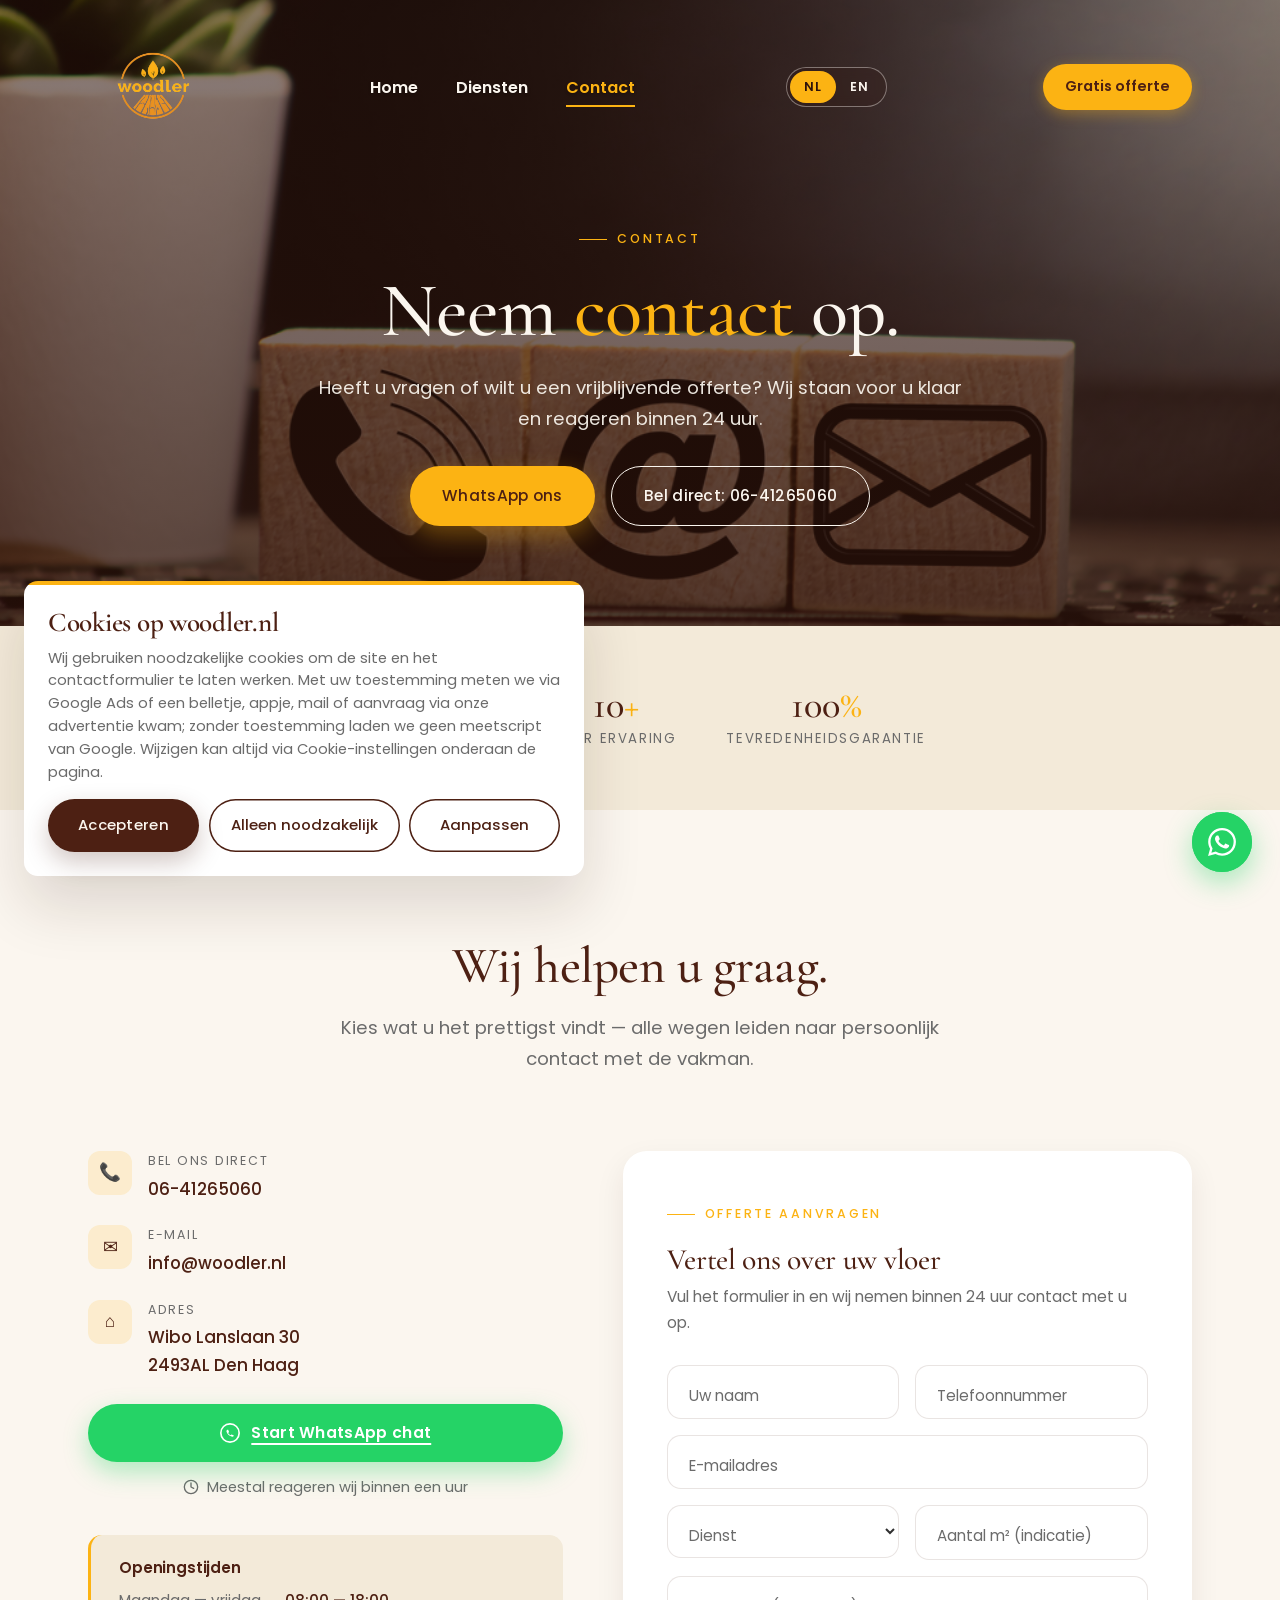
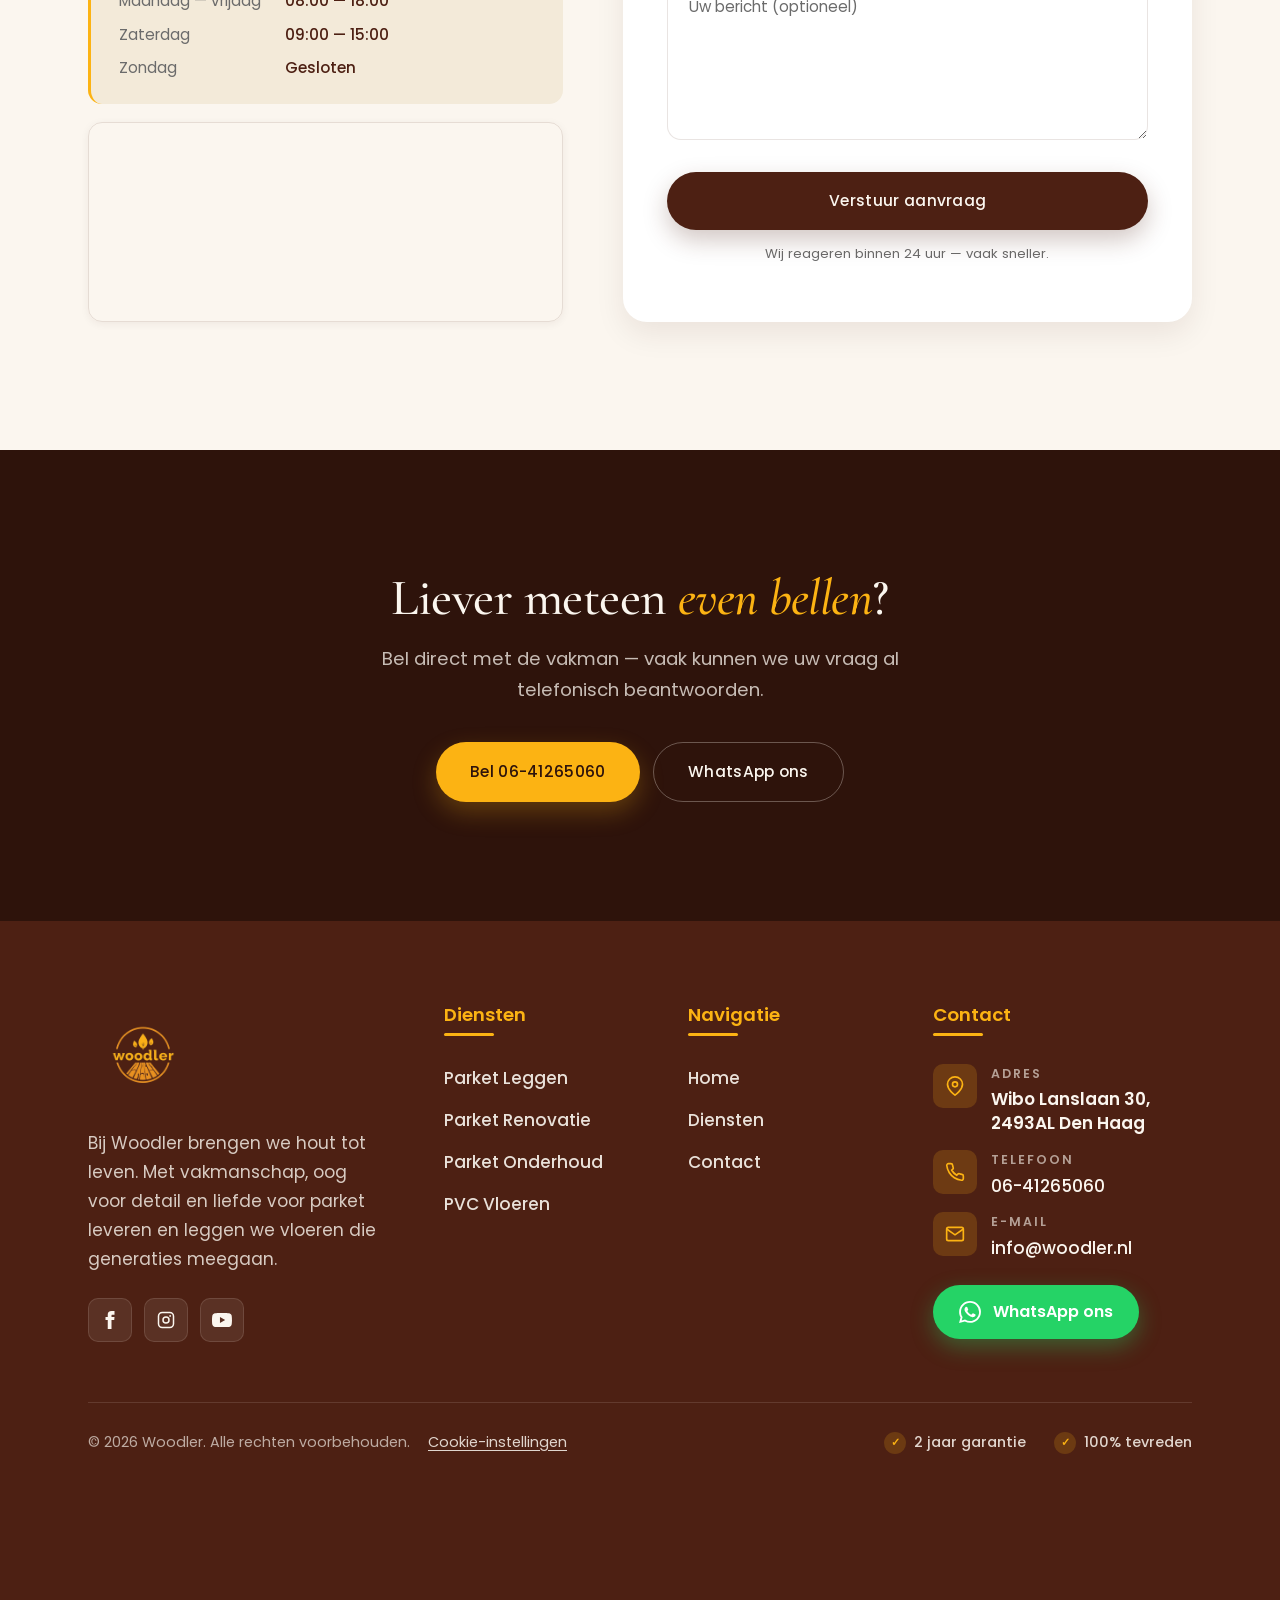
==== commit c7905e17: "Hoofdsiteconversies: directe Google Ads-meting achter cookiebanner - js/meting.js: consent-standaard" ====
--- a/contact.html
+++ b/contact.html
@@ -5,11 +5,15 @@
     <meta name="viewport" content="width=device-width, initial-scale=1.0">
     <title data-nl="Contact — Woodler | Vloerleggers Den Haag" data-en="Contact — Woodler | Floor Specialists The Hague">Contact — Woodler | Vloerleggers Den Haag</title>
     <meta name="description" content="Neem contact op met Woodler. Bel, app of mail ons voor een gratis offerte. Reactie binnen 24 uur.">
-    <link rel="icon" type="image/png" href="images/IMG_2047-removebg-preview.png">
+    <link rel="icon" href="/favicon.ico" sizes="48x48">
+    <link rel="icon" type="image/png" sizes="96x96" href="/favicon-96.png">
+    <link rel="apple-touch-icon" href="/apple-touch-icon.png">
     <link rel="preconnect" href="https://fonts.googleapis.com">
     <link rel="preconnect" href="https://fonts.gstatic.com" crossorigin>
     <link rel="stylesheet" href="https://fonts.googleapis.com/css2?family=Cormorant+Garamond:ital,wght@0,400;0,500;0,600;1,400;1,500&family=Poppins:wght@300;400;500;600;700;800&display=swap">
-    <link rel="stylesheet" href="css/style.css">
+    <link rel="stylesheet" href="css/style.css?v=20260923">
+    <!-- Google Ads-meting (consent-standaard denied, gtag.js pas na toestemming): js/meting.js -->
+    <script src="js/meting.js?v=20260923"></script>
 </head>
 <body>
 
@@ -147,30 +151,39 @@
                 </div>
             </div>
 
-            <form class="form-card reveal reveal-delay-1" id="contactForm" onsubmit="return false;">
+            <form class="form-card reveal reveal-delay-1" id="contactForm" action="https://api.web3forms.com/submit" method="POST">
+                <!-- Web3Forms, dezelfde koppeling en hetzelfde postvak als de Ads-lander van Woodler.
+                     Het onderwerp verschilt, zodat je in de mail ziet waar de aanvraag vandaan komt.
+                     Stond hier tot 09-09-2026 onsubmit="return false;": het formulier deed toen niets
+                     en er is nooit een aanvraag aangekomen. -->
+                <input type="hidden" name="access_key" value="8101bb69-6192-44f1-a4a1-319d883c004a">
+                <input type="hidden" name="subject" value="Nieuwe offerteaanvraag via woodler.nl (contactformulier)">
+                <input type="hidden" name="from_name" value="woodler.nl">
+                <!-- Honeypot: bots vullen dit veld, bezoekers zien het niet. Web3Forms gooit die inzendingen weg. -->
+                <input type="checkbox" name="botcheck" style="display:none" tabindex="-1" autocomplete="off" aria-hidden="true">
                 <span class="eyebrow" data-nl="Offerte aanvragen" data-en="Request a quote">Offerte aanvragen</span>
                 <h3 data-nl="Vertel ons over uw vloer" data-en="Tell us about your floor">Vertel ons over uw vloer</h3>
                 <p class="lead" data-nl="Vul het formulier in en wij nemen binnen 24 uur contact met u op." data-en="Fill in the form and we'll get back to you within 24 hours.">Vul het formulier in en wij nemen binnen 24 uur contact met u op.</p>
 
                 <div class="form-row">
                     <div class="field">
-                        <input type="text" id="f-name" placeholder=" " required>
+                        <input type="text" id="f-name" name="Naam" placeholder=" " required autocomplete="name">
                         <label for="f-name" data-nl="Uw naam" data-en="Your name">Uw naam</label>
                     </div>
                     <div class="field">
-                        <input type="tel" id="f-phone" placeholder=" " required>
+                        <input type="tel" id="f-phone" name="Telefoon" placeholder=" " required autocomplete="tel">
                         <label for="f-phone" data-nl="Telefoonnummer" data-en="Phone number">Telefoonnummer</label>
                     </div>
                 </div>
 
                 <div class="field">
-                    <input type="email" id="f-email" placeholder=" " required>
+                    <input type="email" id="f-email" name="E-mail" placeholder=" " required autocomplete="email">
                     <label for="f-email" data-nl="E-mailadres" data-en="Email address">E-mailadres</label>
                 </div>
 
                 <div class="form-row">
                     <div class="field">
-                        <select id="f-service" required>
+                        <select id="f-service" name="Dienst" required>
                             <option value="" disabled selected hidden></option>
                             <option data-nl="Parket leggen" data-en="Parquet installation">Parket leggen</option>
                             <option data-nl="Parket renoveren" data-en="Parquet renovation">Parket renoveren</option>
@@ -181,18 +194,28 @@
                         <label for="f-service" data-nl="Dienst" data-en="Service">Dienst</label>
                     </div>
                     <div class="field">
-                        <input type="number" id="f-m2" placeholder=" " min="1">
+                        <input type="number" id="f-m2" name="Aantal m2" placeholder=" " min="1">
                         <label for="f-m2" data-nl="Aantal m² (indicatie)" data-en="Square meters (estimate)">Aantal m² (indicatie)</label>
                     </div>
                 </div>
 
                 <div class="field">
-                    <textarea id="f-message" placeholder=" " rows="5"></textarea>
+                    <textarea id="f-message" name="Bericht" placeholder=" " rows="5"></textarea>
                     <label for="f-message" data-nl="Uw bericht (optioneel)" data-en="Your message (optional)">Uw bericht (optioneel)</label>
                 </div>
 
                 <button type="submit" class="btn btn-primary" data-nl="Verstuur aanvraag" data-en="Send request">Verstuur aanvraag</button>
+                <p class="form-error" id="formError" hidden
+                   data-nl="Het versturen lukte niet. Bel of app ons op <a href=&quot;tel:0641265060&quot;>06 41 26 50 60</a> of mail naar <a href=&quot;mailto:info@woodler.nl&quot;>info@woodler.nl</a>."
+                   data-en="Sending failed. Call or message us on <a href=&quot;tel:0641265060&quot;>+31 6 41 26 50 60</a> or email <a href=&quot;mailto:info@woodler.nl&quot;>info@woodler.nl</a>.">Het versturen lukte niet. Bel of app ons op <a href="tel:0641265060">06 41 26 50 60</a> of mail naar <a href="mailto:info@woodler.nl">info@woodler.nl</a>.</p>
                 <p style="font-size: 0.82rem; color: var(--c-muted); text-align: center; margin-top: 14px;" data-nl="Wij reageren binnen 24 uur — vaak sneller." data-en="We respond within 24 hours — often sooner.">Wij reageren binnen 24 uur — vaak sneller.</p>
+                <div class="form-success" id="formSuccess" hidden>
+                    <div class="form-success__icon" aria-hidden="true">
+                        <svg viewBox="0 0 24 24" fill="none" stroke="currentColor" stroke-width="3" stroke-linecap="round" stroke-linejoin="round"><polyline points="20 6 9 17 4 12"/></svg>
+                    </div>
+                    <h3 data-nl="Bedankt, uw aanvraag is bij ons binnen" data-en="Thank you, we have your request">Bedankt, uw aanvraag is bij ons binnen</h3>
+                    <p data-nl="Wij nemen binnen 24 uur contact met u op. Heeft u haast? Bel gerust 06 41 26 50 60." data-en="We will get back to you within 24 hours. In a hurry? Call us on +31 6 41 26 50 60.">Wij nemen binnen 24 uur contact met u op. Heeft u haast? Bel gerust 06 41 26 50 60.</p>
+                </div>
             </form>
 
         </div>
@@ -282,7 +305,10 @@
             </div>
         </div>
         <div class="footer-bottom">
-            <div data-nl="© 2026 Woodler. Alle rechten voorbehouden." data-en="© 2026 Woodler. All rights reserved.">© 2026 Woodler. Alle rechten voorbehouden.</div>
+            <div class="footer-legal">
+                <div data-nl="© 2026 Woodler. Alle rechten voorbehouden." data-en="© 2026 Woodler. All rights reserved.">© 2026 Woodler. Alle rechten voorbehouden.</div>
+                <a href="#" data-cookie-instellingen data-nl="Cookie-instellingen" data-en="Cookie settings">Cookie-instellingen</a>
+            </div>
             <div class="footer-trust">
                 <span><span class="check">✓</span> <span data-nl="2 jaar garantie" data-en="2-year warranty">2 jaar garantie</span></span>
                 <span><span class="check">✓</span> <span data-nl="100% tevreden" data-en="100% satisfied">100% tevreden</span></span>
@@ -298,5 +324,6 @@
 </a>
 
 <script src="js/main.js"></script>
+<script src="js/cookiebanner.js?v=20260923" defer></script>
 </body>
 </html>
--- a/css/style.css
+++ b/css/style.css
@@ -2136,7 +2136,107 @@
     }
 }
 
+/* ---------- Contactformulier: bevestiging en foutmelding ---------- */
+.form-card [hidden] { display: none; }
+.form-card.is-submitted > :not(.form-success) { display: none; }
+.form-success { text-align: center; padding: 8px 0; }
+.form-success__icon {
+    width: 56px; height: 56px; margin: 0 auto 16px;
+    display: flex; align-items: center; justify-content: center;
+    border-radius: 50%; background: #2da556; color: var(--c-white);
+}
+.form-success__icon svg { width: 28px; height: 28px; }
+.form-success h3 { margin-bottom: 8px; }
+.form-success p { color: var(--c-muted); }
+.form-error {
+    margin-top: 16px; padding: 14px 16px;
+    border: 1px solid rgba(190, 60, 40, 0.35); border-radius: var(--radius-sm);
+    background: rgba(190, 60, 40, 0.06); color: var(--c-charcoal); font-size: 0.92rem;
+}
+.form-error a { color: var(--c-wood); text-decoration: underline; }
+
 /* ---------- Utilities ---------- */
 .center { text-align: center; }
 .mt-sm { margin-top: 16px; }
 .mt-md { margin-top: 32px; }
+
+/* ============ COOKIEBANNER (js/cookiebanner.js) ============ */
+.ckb {
+    position: fixed;
+    left: 24px; bottom: 24px;
+    z-index: 1000;
+    width: min(560px, calc(100vw - 48px));
+    background: linear-gradient(var(--c-amber), var(--c-amber)) top / 100% 4px no-repeat, var(--c-white);
+    color: var(--c-charcoal);
+    border-radius: var(--radius);
+    box-shadow: var(--shadow-lg);
+    font-family: var(--font-body);
+}
+.ckb__in { padding: 26px 24px 24px; }
+.ckb__titel {
+    font-family: var(--font-display);
+    font-size: 1.7rem;
+    font-weight: 600;
+    line-height: 1.15;
+    color: var(--c-wood);
+    margin: 0 0 0.5rem;
+}
+.ckb__tekst { margin: 0 0 1rem; font-size: 0.92rem; line-height: 1.55; color: var(--c-muted); }
+.ckb__cats { display: grid; gap: 0.6rem; margin: 0 0 1.1rem; }
+.ckb__cats[hidden] { display: none; }
+.ckb__cat {
+    display: flex; gap: 0.75rem; align-items: flex-start;
+    padding: 0.7rem 0.85rem;
+    border: 1px solid var(--c-line);
+    border-radius: var(--radius-sm);
+    cursor: pointer;
+}
+.ckb__cat input { width: 20px; height: 20px; margin: 0.15rem 0 0; accent-color: var(--c-wood); flex: none; }
+.ckb__cat b { display: block; font-size: 0.92rem; color: var(--c-wood); }
+.ckb__cat small { display: block; color: var(--c-muted); font-size: 0.83rem; line-height: 1.45; margin-top: 0.15rem; }
+.ckb__knoppen { display: flex; flex-wrap: wrap; gap: 0.6rem; }
+.ckb__knoppen > * { flex: 1 1 150px; }
+.ckb__knoppen .btn { padding: 14px 22px; font-size: 0.93rem; }
+.ckb__knop {
+    display: inline-flex; align-items: center; justify-content: center;
+    padding: 14px 22px;
+    border-radius: 999px; border: 0;
+    cursor: pointer;
+    font-family: inherit; font-weight: 500; font-size: 0.93rem; line-height: 1;
+    white-space: nowrap;
+    background: transparent;
+    color: var(--c-wood);
+    box-shadow: inset 0 0 0 1.5px var(--c-wood);
+    transition: background 0.2s;
+}
+.ckb__knop:hover { background: var(--c-cream-warm); }
+.ckb :focus-visible { outline: 3px solid var(--c-amber); outline-offset: 3px; }
+.footer-legal { display: flex; flex-wrap: wrap; align-items: center; gap: 8px 18px; }
+.footer-legal a { color: rgba(251, 246, 239, 0.85); text-decoration: underline; text-underline-offset: 3px; }
+.footer-legal a:hover, .footer-legal a:focus-visible { color: var(--c-amber); }
+/* Zolang de banner er staat (cookiebanner.js): --ckb-ruimte is de hoogte die hij onderin
+   afdekt. Gefocuste elementen scrollen boven de banner in beeld en de footer loopt zo ver
+   door dat ook de laatste links erboven komen. */
+html.ckb-open { scroll-padding-bottom: var(--ckb-ruimte, 0px); scroll-padding-top: calc(var(--ckb-boven, 120px) + 8px + env(safe-area-inset-top)); }
+html.ckb-open .site-footer::after { content: ""; display: block; height: var(--ckb-ruimte, 0px); }
+@media (max-width: 639.98px) {
+    .ckb { left: 0; bottom: 0; width: 100%; border-radius: var(--radius) var(--radius) 0 0; max-height: 75vh; overflow: auto; }
+    .ckb__in { padding: 22px 16px calc(20px + env(safe-area-inset-bottom)); }
+    /* De zwevende WhatsApp-knop ligt op smalle schermen geheel onder de banner en doet dan
+       niet mee in de Tab-volgorde; de WhatsApp-links in de pagina blijven bereikbaar. */
+    html.ckb-open .whatsapp-float { visibility: hidden; }
+}
+/* Lage schermen (kleine of liggende telefoon): compacte banner, en de kopbalk scrolt mee zolang
+   de banner er staat, zodat een gefocust element altijd vrij in beeld kan komen. */
+@media (max-height: 640px), (max-width: 379.98px) {
+    html.ckb-open { scroll-padding-top: calc(8px + env(safe-area-inset-top)); }
+    html.ckb-open .site-header { position: absolute; }
+    .ckb { max-height: 75vh; overflow: auto; }
+    .ckb__in { padding: 16px 14px calc(14px + env(safe-area-inset-bottom)); }
+    .ckb__titel { font-size: 1.35rem; margin-bottom: 0.35rem; }
+    .ckb__tekst { font-size: 0.86rem; line-height: 1.45; margin-bottom: 0.8rem; }
+    .ckb__cats { gap: 0.45rem; margin-bottom: 0.8rem; }
+    .ckb__knoppen { gap: 0.5rem; }
+    .ckb__knoppen .btn { flex-basis: 100%; padding: 12px 18px; }
+    .ckb__knop { flex: 1 1 40%; padding: 11px 12px; font-size: 0.88rem; white-space: normal; }
+}
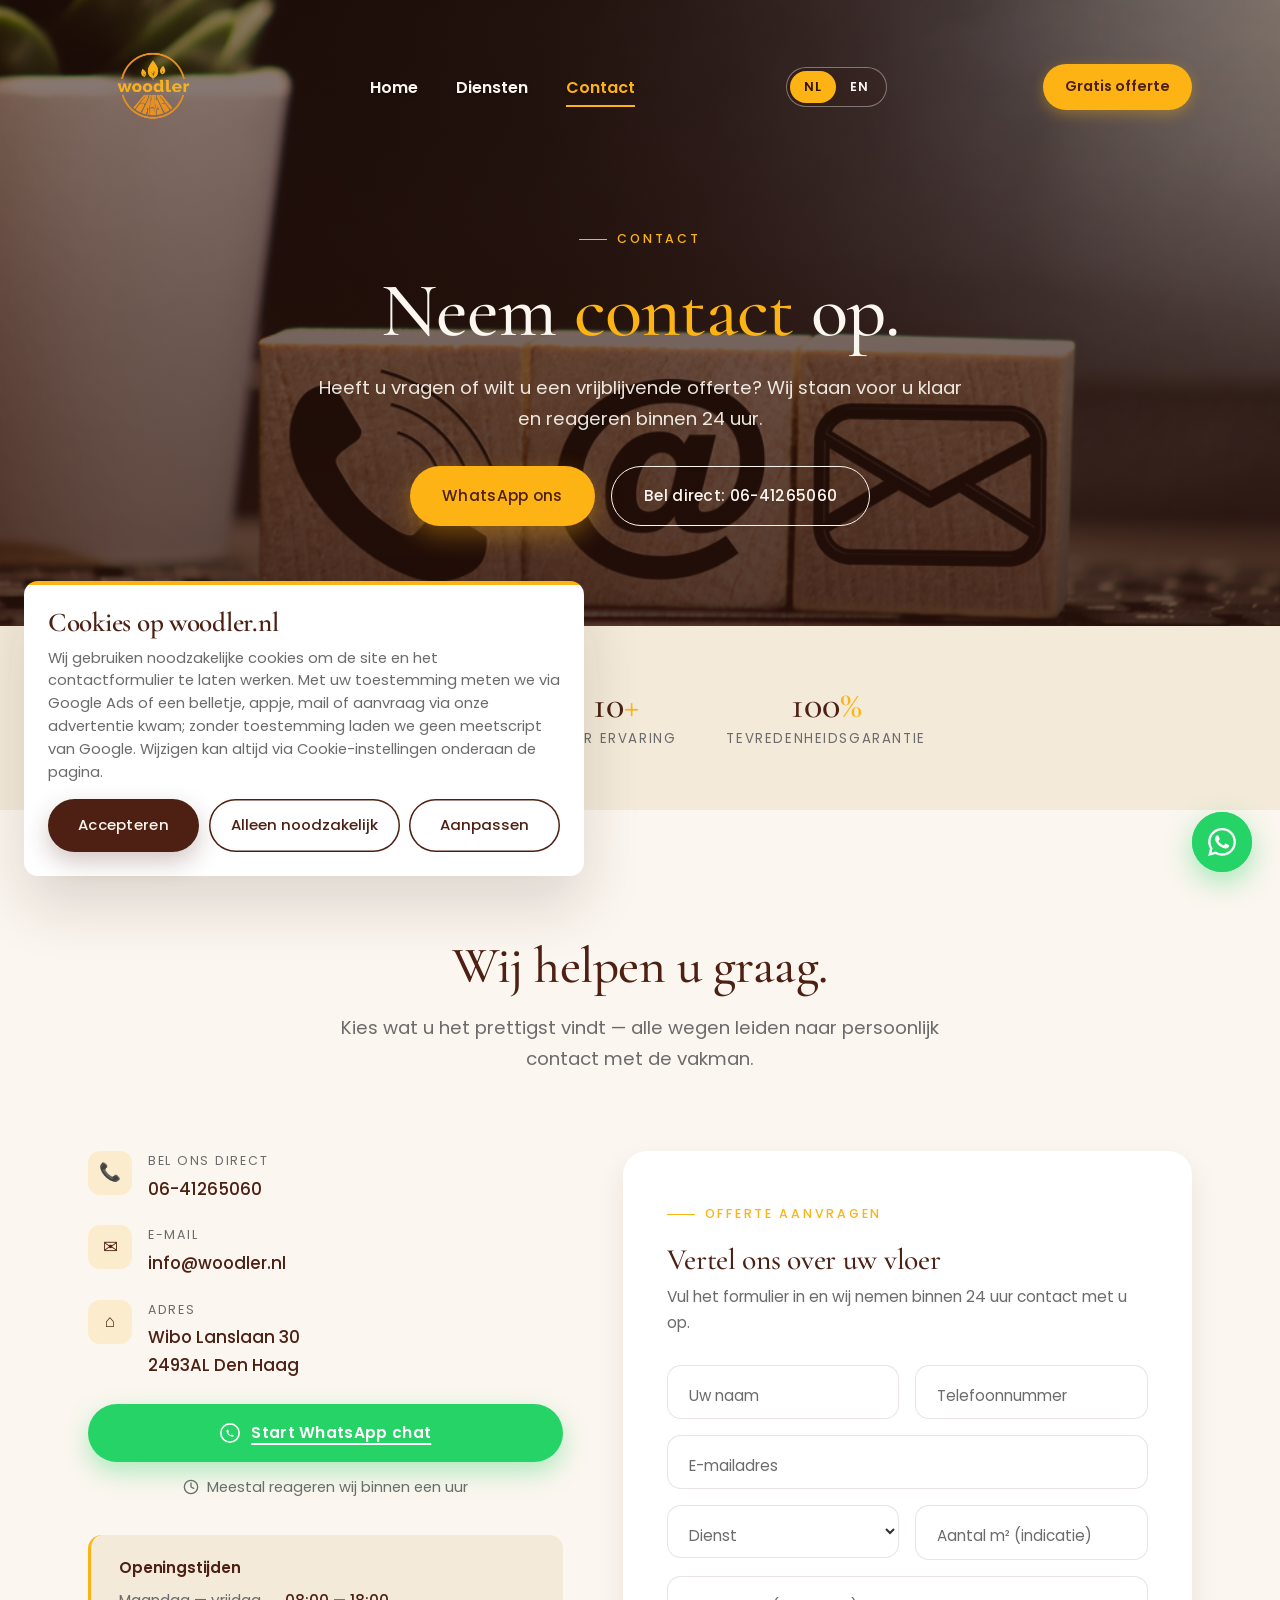
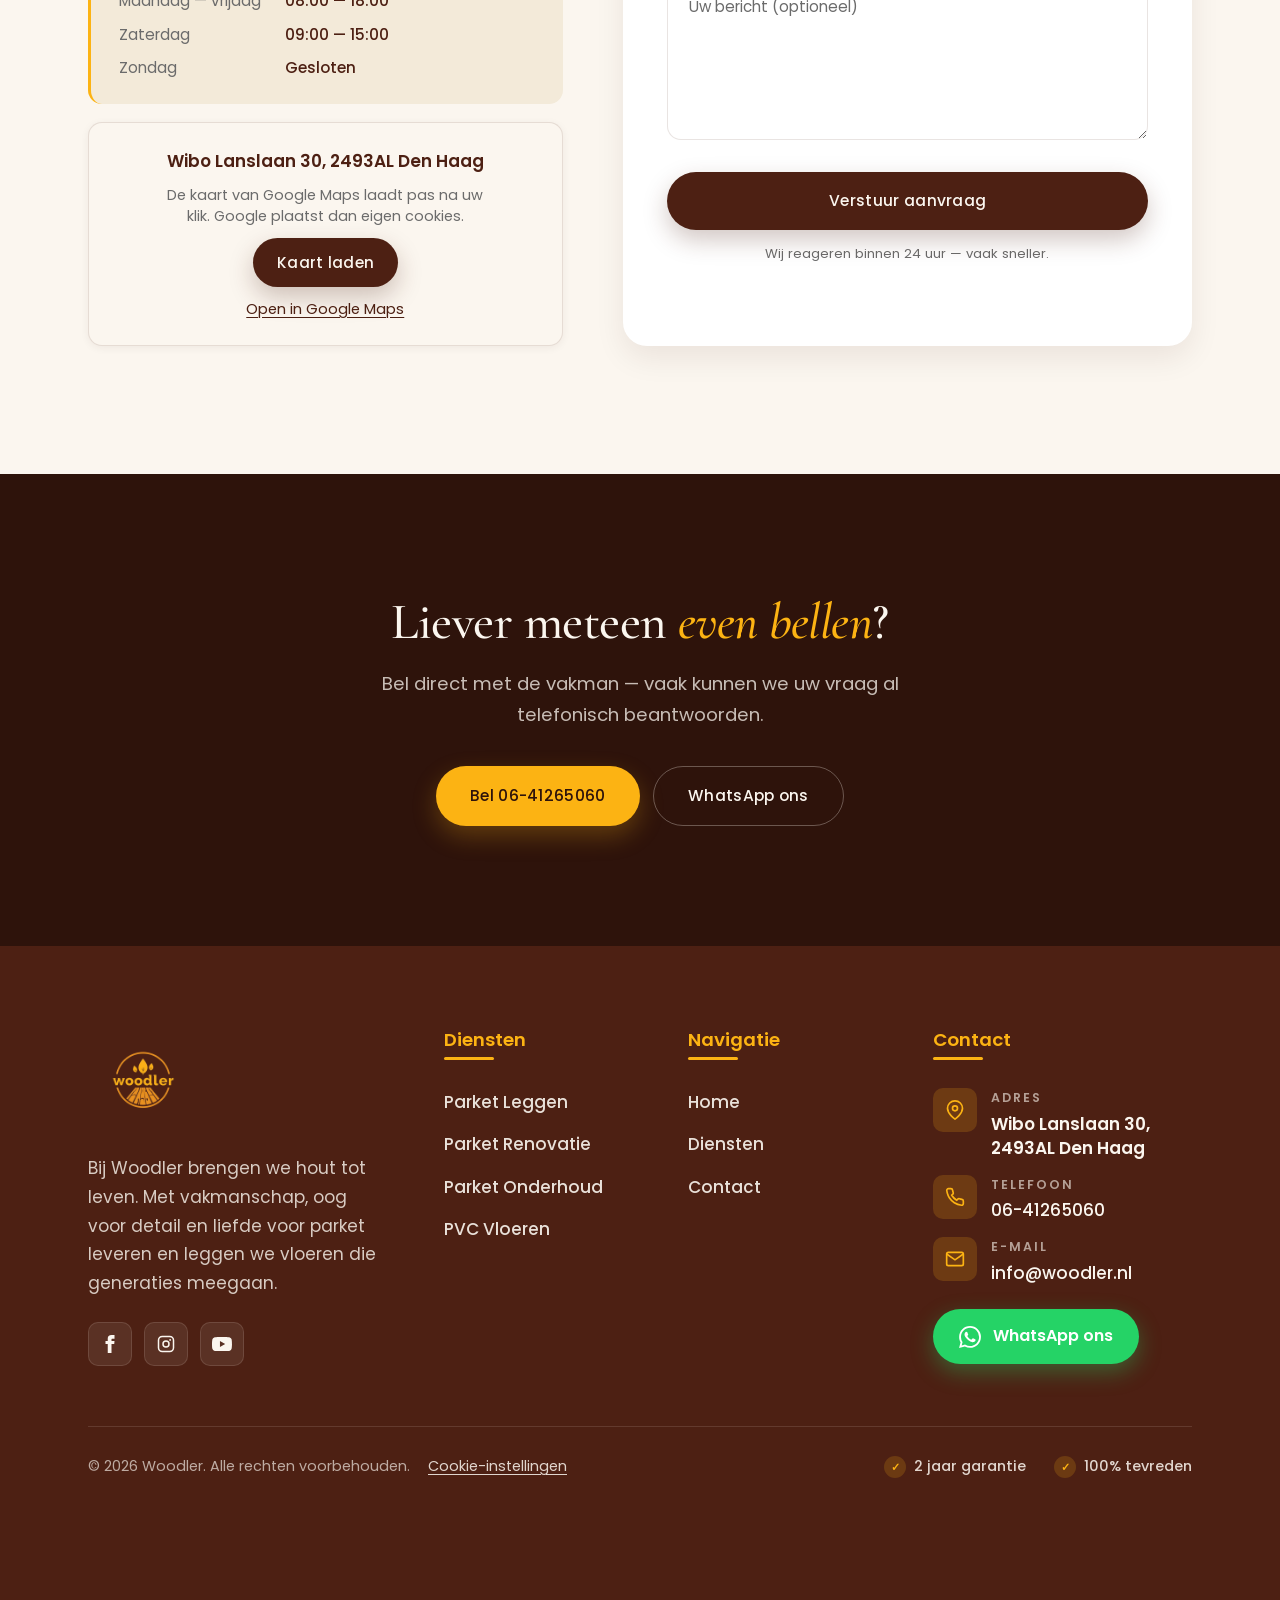
==== commit d1cb0f85: "Hoofdsiteconversies 2: echte Ads-labels, kaart pas na klik, cachebuster main.js - js/meting.js: de v" ====
--- a/contact.html
+++ b/contact.html
@@ -142,12 +142,15 @@
                     </dl>
                 </div>
 
-                <div class="map-wrap-small">
-                    <iframe
-                        src="https://www.google.com/maps?q=Wibo+Lanslaan+30,+2493AL+Den+Haag&output=embed"
-                        loading="lazy"
-                        referrerpolicy="no-referrer-when-downgrade"
-                        title="Locatie Woodler"></iframe>
+                <!-- Kaart pas na een klik (js/main.js voegt de iframe dan in): voor die klik gaat er
+                     vanaf deze pagina geen enkel verzoek naar Google. -->
+                <div class="map-wrap-small map-gate" data-map-src="https://www.google.com/maps?q=Wibo+Lanslaan+30,+2493AL+Den+Haag&output=embed" data-map-title="Locatie Woodler">
+                    <div class="map-gate__inner">
+                        <p class="map-gate__adres">Wibo Lanslaan 30, 2493AL Den Haag</p>
+                        <p class="map-gate__tekst" data-nl="De kaart van Google Maps laadt pas na uw klik. Google plaatst dan eigen cookies." data-en="The Google Maps map loads only after you click. Google then sets its own cookies.">De kaart van Google Maps laadt pas na uw klik. Google plaatst dan eigen cookies.</p>
+                        <button type="button" class="btn btn-primary map-gate__knop" data-map-laden data-nl="Kaart laden" data-en="Load map">Kaart laden</button>
+                        <a class="map-gate__link" href="https://www.google.com/maps?q=Wibo+Lanslaan+30,+2493AL+Den+Haag" target="_blank" rel="noopener" data-nl="Open in Google Maps" data-en="Open in Google Maps">Open in Google Maps</a>
+                    </div>
                 </div>
             </div>
 
@@ -323,7 +326,7 @@
     </svg>
 </a>
 
-<script src="js/main.js"></script>
+<script src="js/main.js?v=20260923"></script>
 <script src="js/cookiebanner.js?v=20260923" defer></script>
 </body>
 </html>
--- a/css/style.css
+++ b/css/style.css
@@ -1794,6 +1794,17 @@
     border: 0;
     display: block;
 }
+/* Kaart pas na een klik (contact.html): plaatshouder in huisstijl, geen verzoek naar Google
+   zonder handeling van de bezoeker. Na de klik vervangt js/main.js de inhoud door de iframe. */
+.map-gate { display: flex; align-items: center; justify-content: center; text-align: center; background: var(--c-cream); padding: 24px 18px; }
+.map-gate__inner { display: flex; flex-direction: column; align-items: center; gap: 10px; max-width: 320px; }
+.map-gate__adres { margin: 0; font-weight: 600; color: var(--c-wood); }
+.map-gate__tekst { margin: 0; color: var(--c-muted); font-size: 0.9rem; line-height: 1.5; }
+.map-gate__knop { padding: 12px 24px; font-size: 0.95rem; }
+.map-gate__link { color: var(--c-wood); text-decoration: underline; text-underline-offset: 3px; font-size: 0.92rem; }
+.map-gate__link:hover, .map-gate__link:focus-visible { color: var(--c-amber); }
+.map-gate :focus-visible { outline: 3px solid var(--c-amber); outline-offset: 3px; }
+.map-gate.is-geladen { display: block; padding: 0; background: none; }
 
 /* Map embed */
 .map-wrap {
